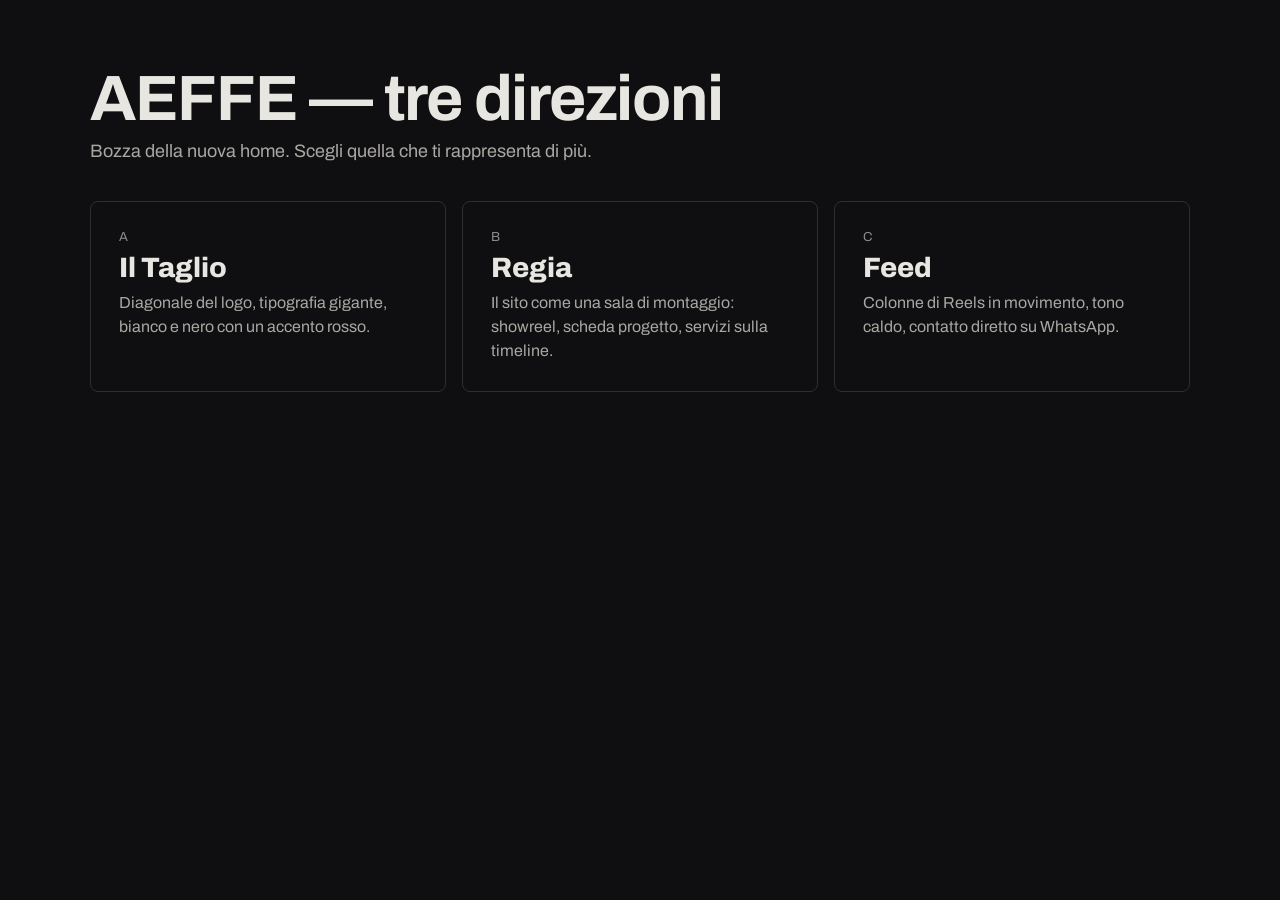
==== index.html @ 4b5871b2 "Bozza home AEFFE: tre direzioni (A Il Taglio, B Regia, C Feed) Co-Authored-By: Claude Opus 5.5 <nore" ====
<!doctype html>
<html lang="it">
<head>
<meta charset="utf-8">
<meta name="viewport" content="width=device-width, initial-scale=1">
<title>AEFFE — bozza home</title>
<meta name="robots" content="noindex">
<link href="https://fonts.googleapis.com/css2?family=Archivo:wght@400;600;800&amp;display=swap" rel="stylesheet">
<style>
body{margin:0;background:#0F0F11;color:#E8E6E1;font-family:'Archivo',sans-serif}
main{max-width:1100px;margin:0 auto;padding:64px 16px}
h1{font-size:clamp(36px,6vw,64px);margin:0 0 8px;letter-spacing:-.02em}
p{color:#A9A7A2;margin:0 0 40px;font-size:18px}
.grid{display:grid;grid-template-columns:repeat(auto-fit,minmax(280px,1fr));gap:16px}
a.card{display:block;padding:28px;border:1px solid #2E2E34;color:inherit;text-decoration:none;border-radius:8px}
a.card:hover{border-color:#E8E6E1}
.k{font-size:13px;letter-spacing:.12em;color:#8A8A93}
.t{font-size:28px;font-weight:800;margin:8px 0}
.d{color:#A9A7A2;line-height:1.5}
</style>
</head>
<body>
<main>
<h1>AEFFE — tre direzioni</h1>
<p>Bozza della nuova home. Scegli quella che ti rappresenta di più.</p>
<div class="grid">
<a class="card" href="a/"><div class="k">A</div><div class="t">Il Taglio</div><div class="d">Diagonale del logo, tipografia gigante, bianco e nero con un accento rosso.</div></a>
<a class="card" href="b/"><div class="k">B</div><div class="t">Regia</div><div class="d">Il sito come una sala di montaggio: showreel, scheda progetto, servizi sulla timeline.</div></a>
<a class="card" href="c/"><div class="k">C</div><div class="t">Feed</div><div class="d">Colonne di Reels in movimento, tono caldo, contatto diretto su WhatsApp.</div></a>
</div>
</main>
</body>
</html>
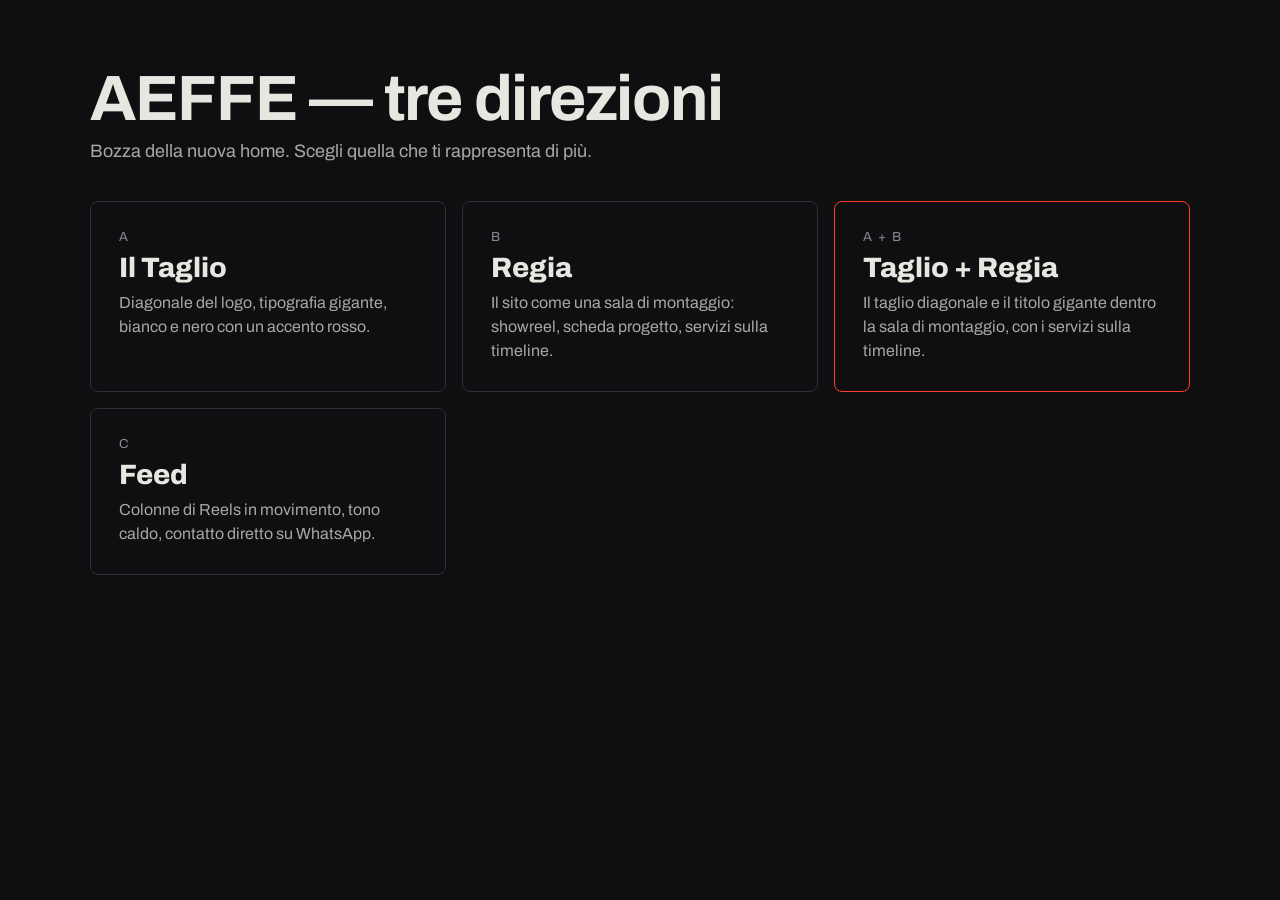
==== commit 2a3ed750: "Aggiunta direzione A+B: Taglio + Regia Co-Authored-By: Claude Opus 5.5 <noreply@anthropic.com> Claud" ====
--- a/index.html
+++ b/index.html
@@ -26,6 +26,7 @@
 <div class="grid">
 <a class="card" href="a/"><div class="k">A</div><div class="t">Il Taglio</div><div class="d">Diagonale del logo, tipografia gigante, bianco e nero con un accento rosso.</div></a>
 <a class="card" href="b/"><div class="k">B</div><div class="t">Regia</div><div class="d">Il sito come una sala di montaggio: showreel, scheda progetto, servizi sulla timeline.</div></a>
+<a class="card" href="ab/" style="border-color:#FF3B2E"><div class="k">A + B</div><div class="t">Taglio + Regia</div><div class="d">Il taglio diagonale e il titolo gigante dentro la sala di montaggio, con i servizi sulla timeline.</div></a>
 <a class="card" href="c/"><div class="k">C</div><div class="t">Feed</div><div class="d">Colonne di Reels in movimento, tono caldo, contatto diretto su WhatsApp.</div></a>
 </div>
 </main>
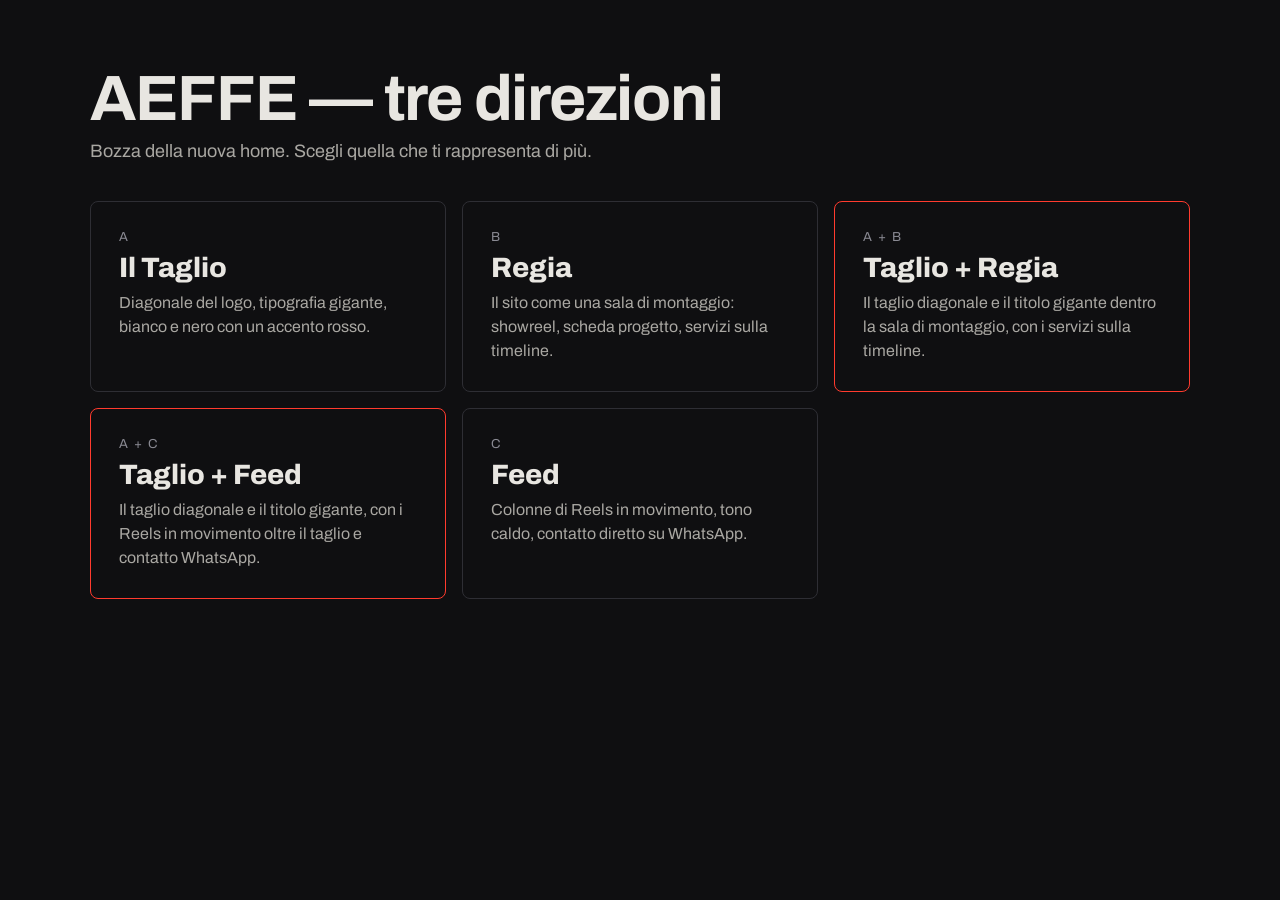
==== commit 3ef80e33: "Aggiunta direzione A+C: Taglio + Feed Co-Authored-By: Claude Opus 5.5 <noreply@anthropic.com> Claude" ====
--- a/index.html
+++ b/index.html
@@ -27,6 +27,7 @@
 <a class="card" href="a/"><div class="k">A</div><div class="t">Il Taglio</div><div class="d">Diagonale del logo, tipografia gigante, bianco e nero con un accento rosso.</div></a>
 <a class="card" href="b/"><div class="k">B</div><div class="t">Regia</div><div class="d">Il sito come una sala di montaggio: showreel, scheda progetto, servizi sulla timeline.</div></a>
 <a class="card" href="ab/" style="border-color:#FF3B2E"><div class="k">A + B</div><div class="t">Taglio + Regia</div><div class="d">Il taglio diagonale e il titolo gigante dentro la sala di montaggio, con i servizi sulla timeline.</div></a>
+<a class="card" href="ac/" style="border-color:#FF3B2E"><div class="k">A + C</div><div class="t">Taglio + Feed</div><div class="d">Il taglio diagonale e il titolo gigante, con i Reels in movimento oltre il taglio e contatto WhatsApp.</div></a>
 <a class="card" href="c/"><div class="k">C</div><div class="t">Feed</div><div class="d">Colonne di Reels in movimento, tono caldo, contatto diretto su WhatsApp.</div></a>
 </div>
 </main>
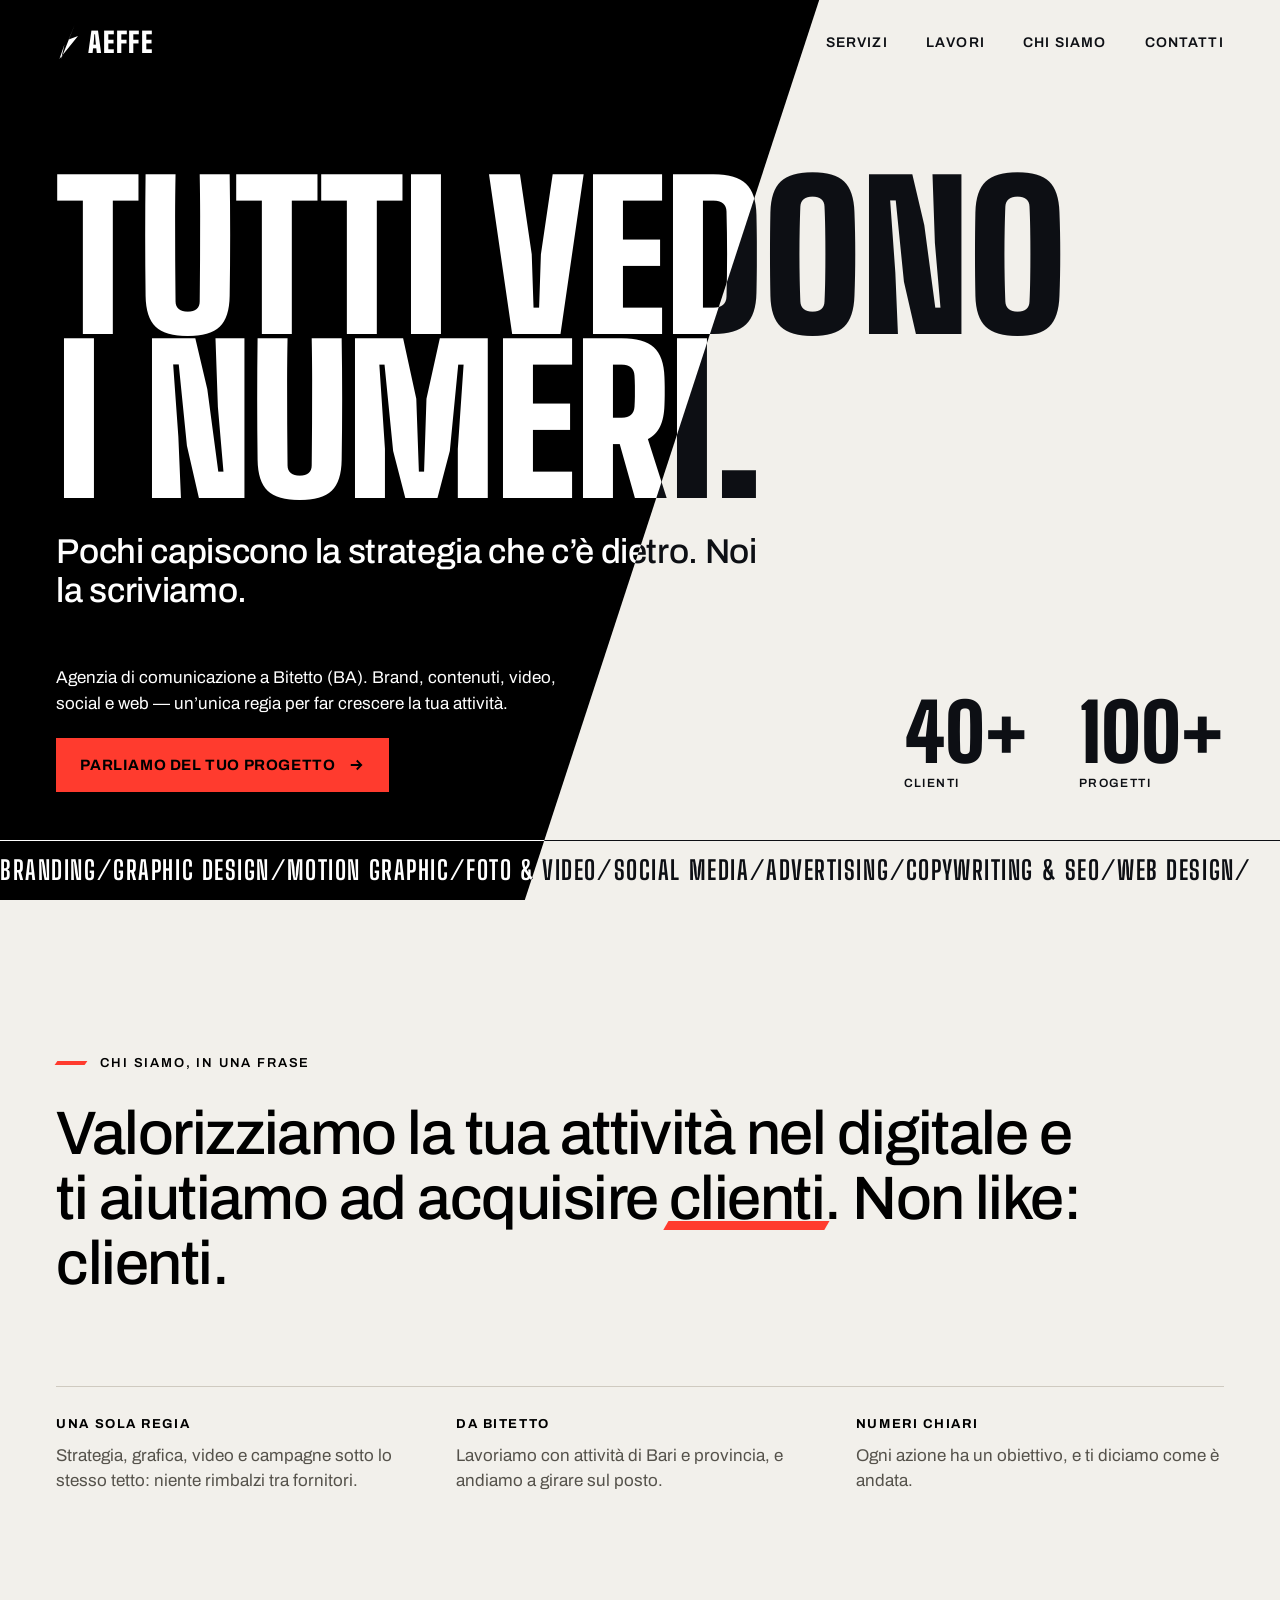
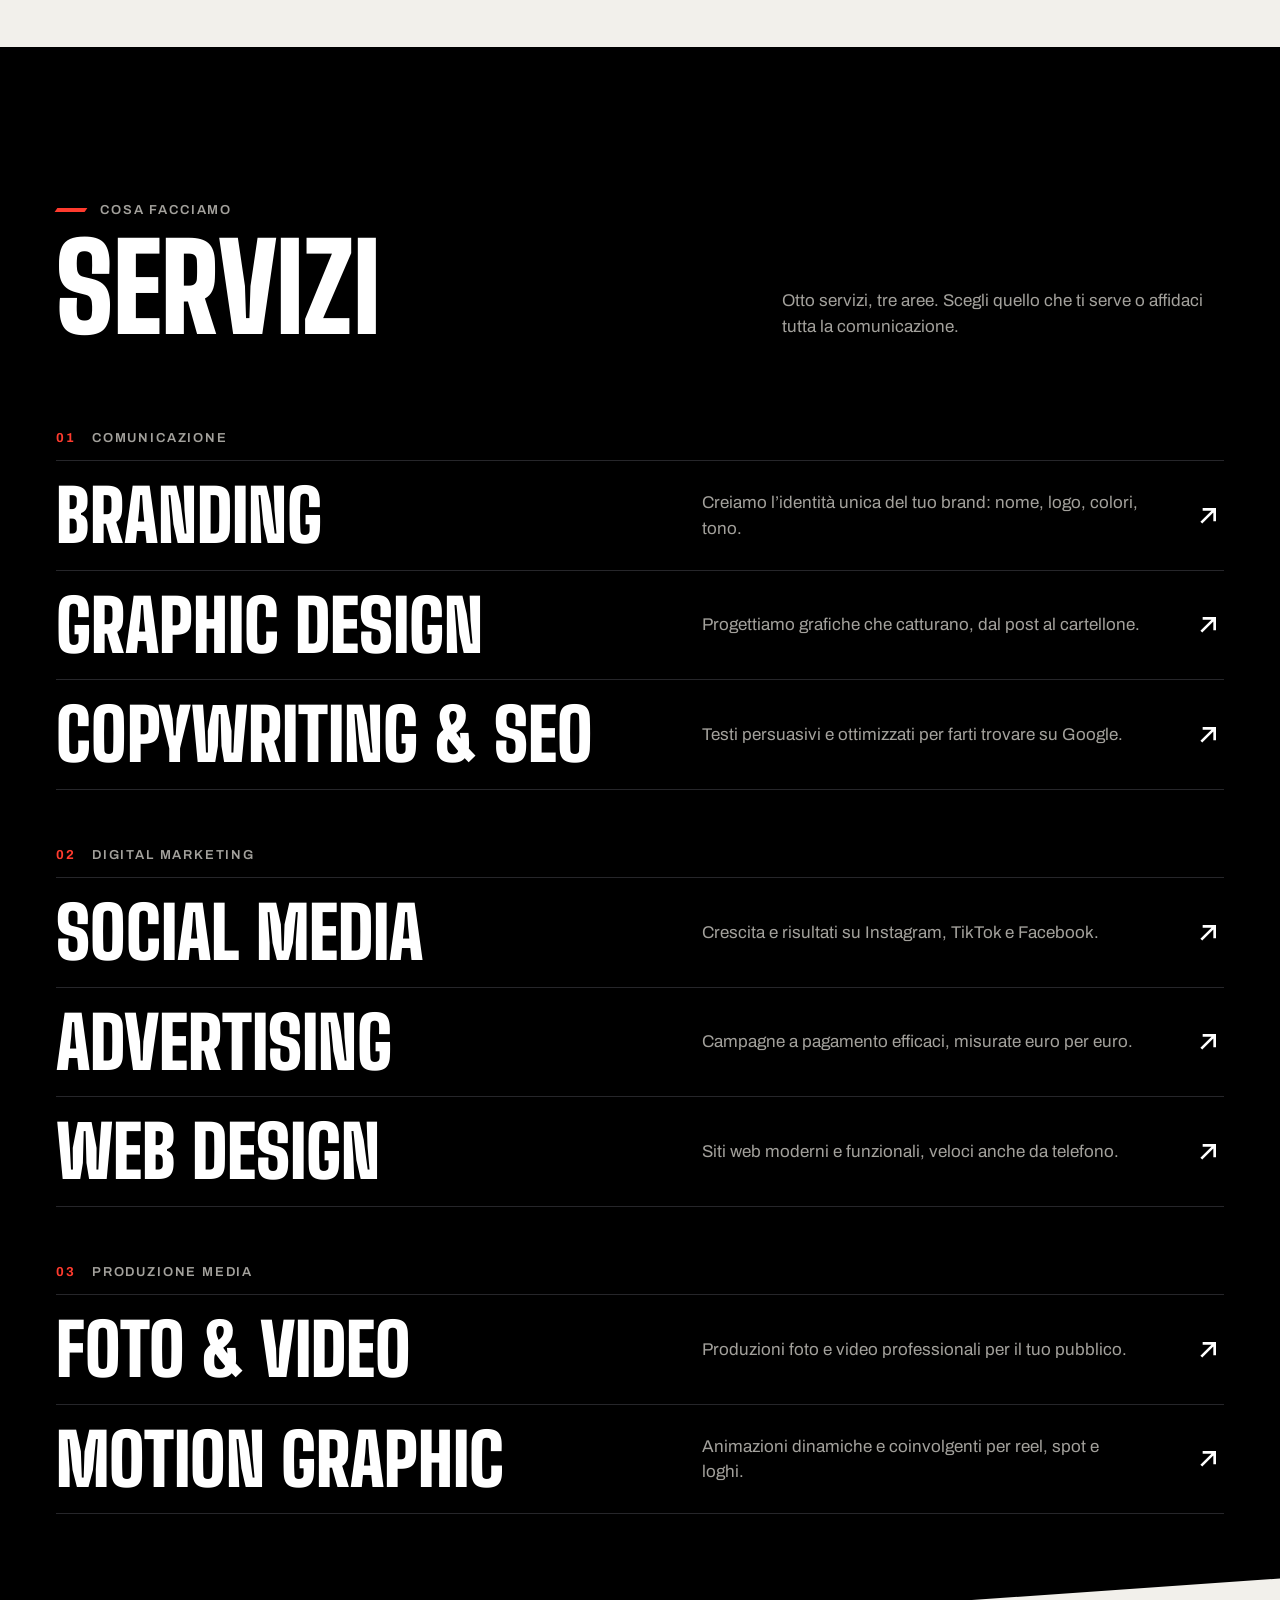
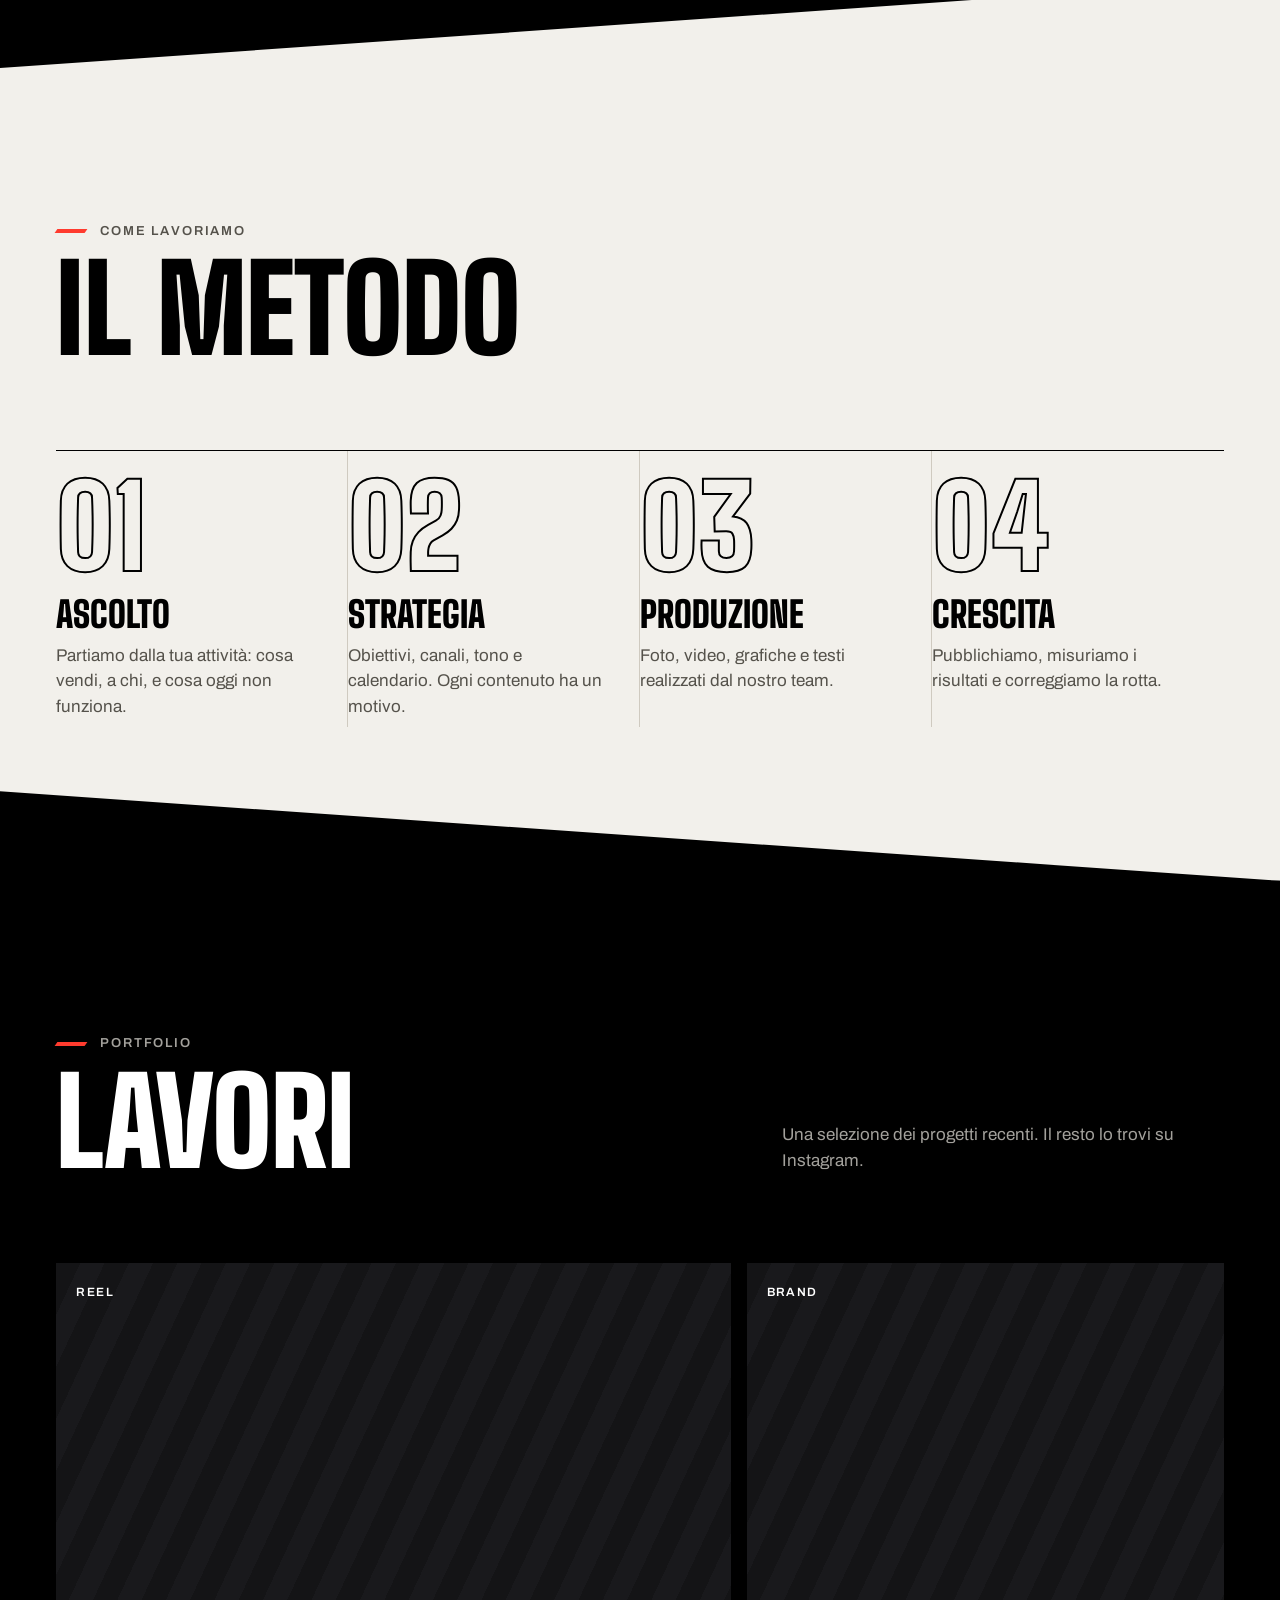
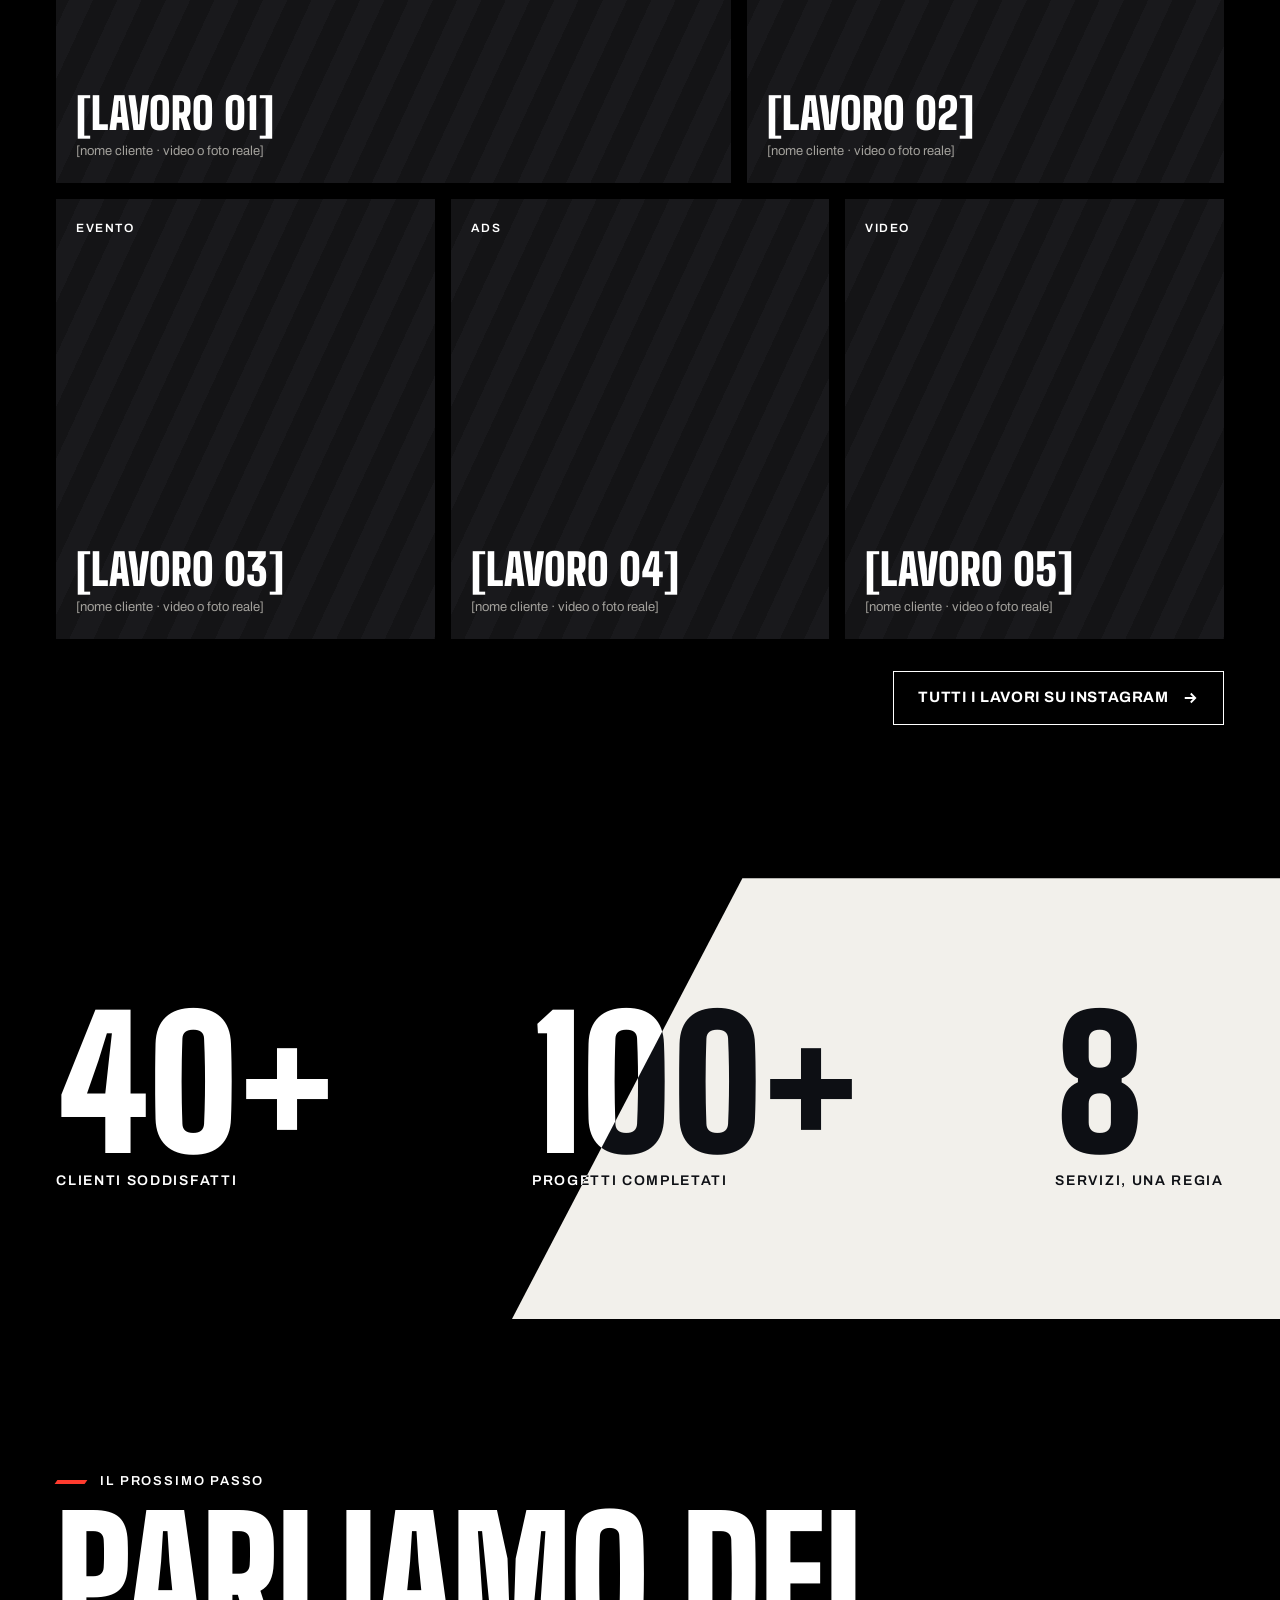
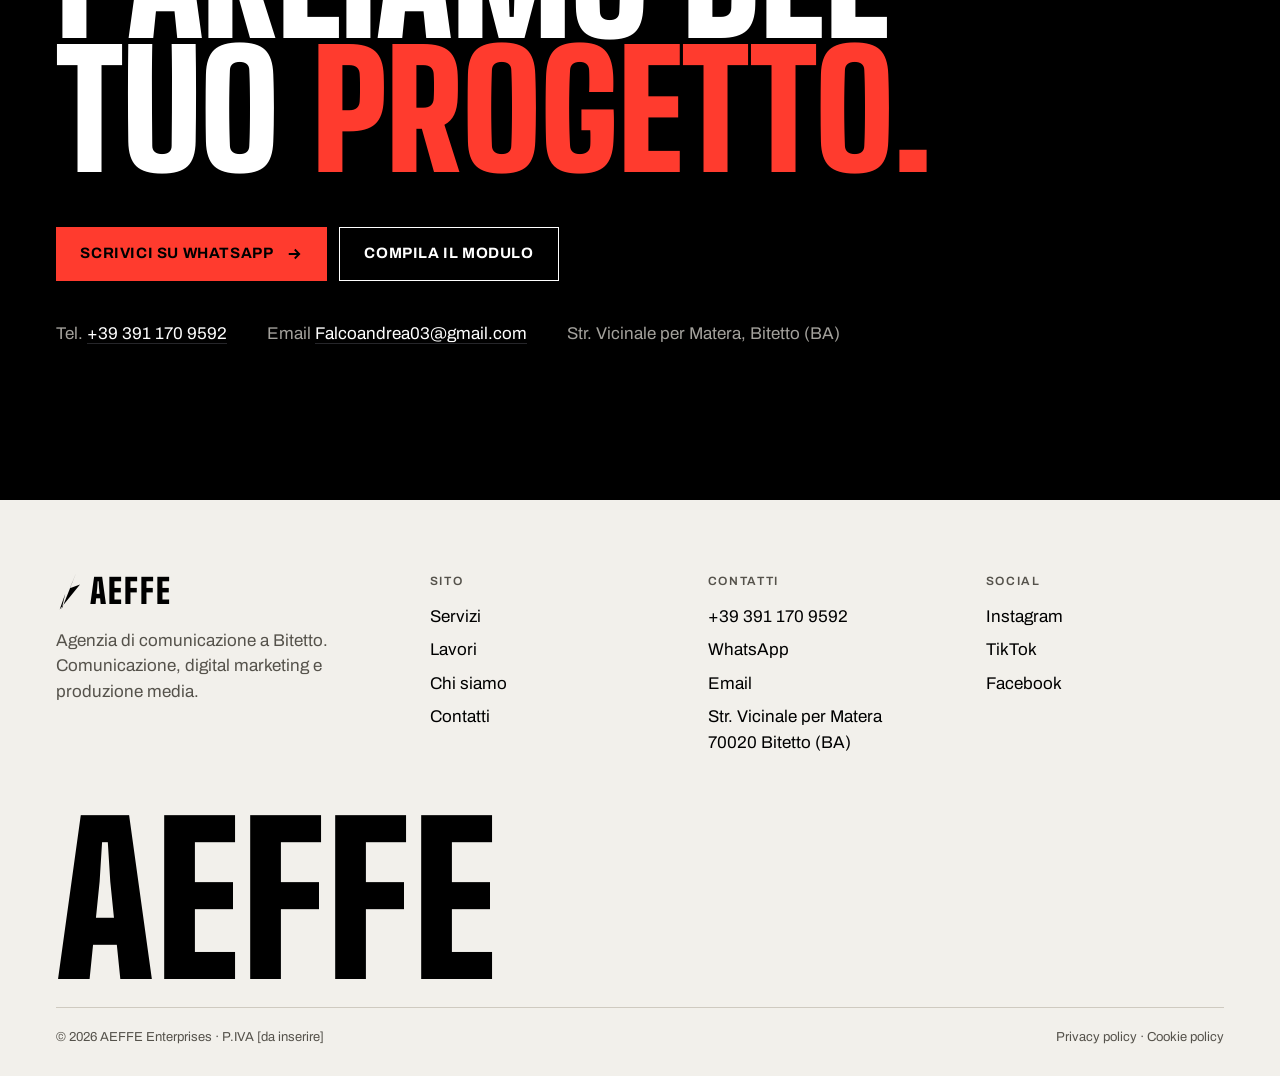
==== commit dd4289f6: "Sito completo nello stile A (Il Taglio): home, chi siamo, contatti; bozze spostate in /bozze Co-Auth" ====
--- a/index.html
+++ b/index.html
@@ -3,33 +3,149 @@
 <head>
 <meta charset="utf-8">
 <meta name="viewport" content="width=device-width, initial-scale=1">
-<title>AEFFE — bozza home</title>
+<title>AEFFE Enterprises — Agenzia di comunicazione a Bitetto (BA)</title>
+<meta name="description" content="Agenzia di comunicazione a Bitetto: branding, grafica, social media, advertising, foto e video, web design. Ti aiutiamo ad acquisire clienti.">
 <meta name="robots" content="noindex">
-<link href="https://fonts.googleapis.com/css2?family=Archivo:wght@400;600;800&amp;display=swap" rel="stylesheet">
-<style>
-body{margin:0;background:#0F0F11;color:#E8E6E1;font-family:'Archivo',sans-serif}
-main{max-width:1100px;margin:0 auto;padding:64px 16px}
-h1{font-size:clamp(36px,6vw,64px);margin:0 0 8px;letter-spacing:-.02em}
-p{color:#A9A7A2;margin:0 0 40px;font-size:18px}
-.grid{display:grid;grid-template-columns:repeat(auto-fit,minmax(280px,1fr));gap:16px}
-a.card{display:block;padding:28px;border:1px solid #2E2E34;color:inherit;text-decoration:none;border-radius:8px}
-a.card:hover{border-color:#E8E6E1}
-.k{font-size:13px;letter-spacing:.12em;color:#8A8A93}
-.t{font-size:28px;font-weight:800;margin:8px 0}
-.d{color:#A9A7A2;line-height:1.5}
-</style>
+<meta name="theme-color" content="#000000">
+<meta property="og:title" content="AEFFE Enterprises — Agenzia di comunicazione a Bitetto (BA)">
+<meta property="og:description" content="Agenzia di comunicazione a Bitetto: branding, grafica, social media, advertising, foto e video, web design. Ti aiutiamo ad acquisire clienti.">
+<meta property="og:locale" content="it_IT">
+<link rel="icon" href="data:image/svg+xml,%3Csvg xmlns='http://www.w3.org/2000/svg' viewBox='0 0 40 40'%3E%3Crect width='40' height='40' fill='%23000'/%3E%3Cpolygon points='13,38 27,2 21,17 30,14 11,38 16,24' fill='%23fff'/%3E%3C/svg%3E">
+<link rel="preconnect" href="https://fonts.googleapis.com">
+<link rel="preconnect" href="https://fonts.gstatic.com" crossorigin>
+<link href="https://fonts.googleapis.com/css2?family=Big+Shoulders+Display:wght@700;900&family=Archivo:wght@400;500;600;700&display=swap" rel="stylesheet">
+<link rel="stylesheet" href="assets/style.css">
+<script type="application/ld+json">
+{"@context":"https://schema.org","@type":"ProfessionalService","name":"AEFFE Enterprises","description":"Agenzia di comunicazione a Bitetto: branding, grafica, social media marketing, advertising, foto e video, web design.","telephone":"+39 391 170 9592","email":"Falcoandrea03@gmail.com","address":{"@type":"PostalAddress","streetAddress":"Str. Vicinale per Matera","postalCode":"70020","addressLocality":"Bitetto","addressRegion":"BA","addressCountry":"IT"},"areaServed":"Puglia","sameAs":["https://www.instagram.com/aeffe_enterprises/","https://www.tiktok.com/@aeffe.enterprises","https://www.facebook.com/profile.php?id=100086536450427"]}
+</script>
 </head>
 <body>
-<main>
-<h1>AEFFE — tre direzioni</h1>
-<p>Bozza della nuova home. Scegli quella che ti rappresenta di più.</p>
-<div class="grid">
-<a class="card" href="a/"><div class="k">A</div><div class="t">Il Taglio</div><div class="d">Diagonale del logo, tipografia gigante, bianco e nero con un accento rosso.</div></a>
-<a class="card" href="b/"><div class="k">B</div><div class="t">Regia</div><div class="d">Il sito come una sala di montaggio: showreel, scheda progetto, servizi sulla timeline.</div></a>
-<a class="card" href="ab/" style="border-color:#FF3B2E"><div class="k">A + B</div><div class="t">Taglio + Regia</div><div class="d">Il taglio diagonale e il titolo gigante dentro la sala di montaggio, con i servizi sulla timeline.</div></a>
-<a class="card" href="ac/" style="border-color:#FF3B2E"><div class="k">A + C</div><div class="t">Taglio + Feed</div><div class="d">Il taglio diagonale e il titolo gigante, con i Reels in movimento oltre il taglio e contatto WhatsApp.</div></a>
-<a class="card" href="c/"><div class="k">C</div><div class="t">Feed</div><div class="d">Colonne di Reels in movimento, tono caldo, contatto diretto su WhatsApp.</div></a>
+<a class="skip" href="#main">Vai al contenuto</a>
+<header class="hdr">
+  <a class="logo" href="./" aria-label="AEFFE Enterprises, home"><svg aria-hidden="true" viewBox="0 0 26 40"><polygon points="6,40 22,0 15,17 26,13 4,40 10,23" fill="currentColor"></polygon></svg><span>AEFFE</span></a>
+  <nav class="nav" aria-label="Principale"><a href="#servizi">Servizi</a><a href="#lavori">Lavori</a><a href="chi-siamo/">Chi siamo</a><a href="contatti/">Contatti</a></nav>
+  <button class="menu-btn" type="button" aria-expanded="false" aria-controls="mnav">Menu</button>
+</header>
+<div class="mnav" id="mnav" role="dialog" aria-modal="true" aria-label="Menu">
+  <button class="close" type="button">Chiudi</button>
+  <ul>
+    <li><a href="./">Home</a></li>
+    <li><a href="#servizi">Servizi</a></li>
+    <li><a href="#lavori">Lavori</a></li>
+    <li><a href="chi-siamo/">Chi siamo</a></li>
+    <li><a href="contatti/">Contatti</a></li>
+  </ul>
+  <p class="meta"><a href="tel:+393911709592">+39 391 170 9592</a><br>Bitetto (BA), Puglia</p>
 </div>
+<main id="main">
+<section class="hero" aria-labelledby="hero-t">
+  <h1 class="hero-t blend" id="hero-t">Tutti vedono<br>i numeri.</h1>
+  <p class="hero-sub blend">Pochi capiscono la strategia che c’è dietro. Noi la scriviamo.</p>
+  <div class="hero-row">
+    <div class="lead">
+      <p class="blend">Agenzia di comunicazione a Bitetto (BA). Brand, contenuti, video, social e web — un’unica regia per far crescere la tua attività.</p>
+      <a class="btn btn--red" href="contatti/"><span>Parliamo del tuo progetto</span><svg aria-hidden="true" viewBox="0 0 24 24" fill="none" stroke="currentColor" stroke-width="2.4"><path d="M5 12h14M13 6l6 6-6 6"></path></svg></a>
+    </div>
+    <dl class="stats blend">
+      <div><dt>Clienti</dt><dd>40+</dd></div>
+      <div><dt>Progetti</dt><dd>100+</dd></div>
+    </dl>
+  </div>
+  <div class="ticker blend" aria-hidden="true"><div class="ticker-track"><span>Branding ⁄ Graphic design ⁄ Motion graphic ⁄ Foto &amp; video ⁄ Social media ⁄ Advertising ⁄ Copywriting &amp; SEO ⁄ Web design ⁄</span><span>Branding ⁄ Graphic design ⁄ Motion graphic ⁄ Foto &amp; video ⁄ Social media ⁄ Advertising ⁄ Copywriting &amp; SEO ⁄ Web design ⁄</span></div></div>
+</section>
+
+<section class="sec paper" aria-labelledby="man-t">
+  <div class="wrap manifesto-wrap">
+    <p class="kicker rv" id="man-t">Chi siamo, in una frase</p>
+    <p class="manifesto rv">Valorizziamo la tua attività nel digitale e ti aiutiamo ad acquisire <em>clienti</em>. Non like: clienti.</p>
+    <div class="manifesto-foot rv">
+      <p><b>Una sola regia</b>Strategia, grafica, video e campagne sotto lo stesso tetto: niente rimbalzi tra fornitori.</p>
+      <p><b>Da Bitetto</b>Lavoriamo con attività di Bari e provincia, e andiamo a girare sul posto.</p>
+      <p><b>Numeri chiari</b>Ogni azione ha un obiettivo, e ti diciamo come è andata.</p>
+    </div>
+  </div>
+</section>
+
+<section class="sec" id="servizi" aria-labelledby="svc-t">
+  <div class="wrap">
+    <div class="sec-head">
+      <div><p class="kicker rv">Cosa facciamo</p><h2 class="h2 rv" id="svc-t">Servizi</h2></div>
+      <p class="rv">Otto servizi, tre aree. Scegli quello che ti serve o affidaci tutta la comunicazione.</p>
+    </div>
+    <div class="svc-group rv"><h3><b>01</b>Comunicazione</h3><ul class="svc"><li><a href="contatti/"><span class="n">Branding</span><span class="d">Creiamo l’identità unica del tuo brand: nome, logo, colori, tono.</span><svg class="ar" aria-hidden="true" viewBox="0 0 24 24" fill="none" stroke="currentColor" stroke-width="2"><path d="M7 17L17 7M8 7h9v9"></path></svg></a></li><li><a href="contatti/"><span class="n">Graphic design</span><span class="d">Progettiamo grafiche che catturano, dal post al cartellone.</span><svg class="ar" aria-hidden="true" viewBox="0 0 24 24" fill="none" stroke="currentColor" stroke-width="2"><path d="M7 17L17 7M8 7h9v9"></path></svg></a></li><li><a href="contatti/"><span class="n">Copywriting &amp; SEO</span><span class="d">Testi persuasivi e ottimizzati per farti trovare su Google.</span><svg class="ar" aria-hidden="true" viewBox="0 0 24 24" fill="none" stroke="currentColor" stroke-width="2"><path d="M7 17L17 7M8 7h9v9"></path></svg></a></li></ul></div>
+<div class="svc-group rv"><h3><b>02</b>Digital marketing</h3><ul class="svc"><li><a href="contatti/"><span class="n">Social media</span><span class="d">Crescita e risultati su Instagram, TikTok e Facebook.</span><svg class="ar" aria-hidden="true" viewBox="0 0 24 24" fill="none" stroke="currentColor" stroke-width="2"><path d="M7 17L17 7M8 7h9v9"></path></svg></a></li><li><a href="contatti/"><span class="n">Advertising</span><span class="d">Campagne a pagamento efficaci, misurate euro per euro.</span><svg class="ar" aria-hidden="true" viewBox="0 0 24 24" fill="none" stroke="currentColor" stroke-width="2"><path d="M7 17L17 7M8 7h9v9"></path></svg></a></li><li><a href="contatti/"><span class="n">Web design</span><span class="d">Siti web moderni e funzionali, veloci anche da telefono.</span><svg class="ar" aria-hidden="true" viewBox="0 0 24 24" fill="none" stroke="currentColor" stroke-width="2"><path d="M7 17L17 7M8 7h9v9"></path></svg></a></li></ul></div>
+<div class="svc-group rv"><h3><b>03</b>Produzione media</h3><ul class="svc"><li><a href="contatti/"><span class="n">Foto &amp; video</span><span class="d">Produzioni foto e video professionali per il tuo pubblico.</span><svg class="ar" aria-hidden="true" viewBox="0 0 24 24" fill="none" stroke="currentColor" stroke-width="2"><path d="M7 17L17 7M8 7h9v9"></path></svg></a></li><li><a href="contatti/"><span class="n">Motion graphic</span><span class="d">Animazioni dinamiche e coinvolgenti per reel, spot e loghi.</span><svg class="ar" aria-hidden="true" viewBox="0 0 24 24" fill="none" stroke="currentColor" stroke-width="2"><path d="M7 17L17 7M8 7h9v9"></path></svg></a></li></ul></div>
+
+  </div>
+</section>
+
+<section class="sec paper cut" aria-labelledby="met-t">
+  <div class="wrap">
+    <div class="sec-head">
+      <div><p class="kicker rv">Come lavoriamo</p><h2 class="h2 rv" id="met-t">Il metodo</h2></div>
+      <p class="rv">Dalla prima chiacchierata ai risultati, in quattro passaggi.</p>
+    </div>
+    <div class="steps">
+      <div class="step rv"><div class="num">01</div><h3>Ascolto</h3><p>Partiamo dalla tua attività: cosa vendi, a chi, e cosa oggi non funziona.</p></div>
+      <div class="step rv"><div class="num">02</div><h3>Strategia</h3><p>Obiettivi, canali, tono e calendario. Ogni contenuto ha un motivo.</p></div>
+      <div class="step rv"><div class="num">03</div><h3>Produzione</h3><p>Foto, video, grafiche e testi realizzati dal nostro team.</p></div>
+      <div class="step rv"><div class="num">04</div><h3>Crescita</h3><p>Pubblichiamo, misuriamo i risultati e correggiamo la rotta.</p></div>
+    </div>
+  </div>
+</section>
+
+<section class="sec cut-r" id="lavori" aria-labelledby="work-t" style="background:var(--ink)">
+  <div class="wrap">
+    <div class="sec-head">
+      <div><p class="kicker rv">Portfolio</p><h2 class="h2 rv" id="work-t">Lavori</h2></div>
+      <p class="rv">Una selezione dei progetti recenti. Il resto lo trovi su Instagram.</p>
+    </div>
+    <div class="works"><a class="work w1 rv" href="https://www.instagram.com/aeffe_enterprises/" target="_blank" rel="noopener"><span class="tag">Reel</span><span><span class="ttl">[Lavoro 01]</span><br><span class="ph">[nome cliente · video o foto reale]</span></span></a><a class="work w2 rv" href="https://www.instagram.com/aeffe_enterprises/" target="_blank" rel="noopener"><span class="tag">Brand</span><span><span class="ttl">[Lavoro 02]</span><br><span class="ph">[nome cliente · video o foto reale]</span></span></a><a class="work w3 rv" href="https://www.instagram.com/aeffe_enterprises/" target="_blank" rel="noopener"><span class="tag">Evento</span><span><span class="ttl">[Lavoro 03]</span><br><span class="ph">[nome cliente · video o foto reale]</span></span></a><a class="work w4 rv" href="https://www.instagram.com/aeffe_enterprises/" target="_blank" rel="noopener"><span class="tag">Ads</span><span><span class="ttl">[Lavoro 04]</span><br><span class="ph">[nome cliente · video o foto reale]</span></span></a><a class="work w5 rv" href="https://www.instagram.com/aeffe_enterprises/" target="_blank" rel="noopener"><span class="tag">Video</span><span><span class="ttl">[Lavoro 05]</span><br><span class="ph">[nome cliente · video o foto reale]</span></span></a></div>
+    <div class="more"><a class="btn btn--line" href="https://www.instagram.com/aeffe_enterprises/" target="_blank" rel="noopener"><span>Tutti i lavori su Instagram</span><svg aria-hidden="true" viewBox="0 0 24 24" fill="none" stroke="currentColor" stroke-width="2.4"><path d="M5 12h14M13 6l6 6-6 6"></path></svg></a></div>
+  </div>
+</section>
+
+<section class="band" aria-label="I numeri">
+  <dl class="stats blend">
+    <div class="rv"><dt>Clienti soddisfatti</dt><dd>40+</dd></div>
+    <div class="rv"><dt>Progetti completati</dt><dd>100+</dd></div>
+    <div class="rv"><dt>Servizi, una regia</dt><dd>8</dd></div>
+  </dl>
+</section>
+
+<section class="sec cta" aria-labelledby="cta-t">
+  <div class="wrap">
+    <p class="kicker rv">Il prossimo passo</p>
+    <h2 class="h2 rv" id="cta-t">Parliamo del<br>tuo <span>progetto.</span></h2>
+    <div class="cta-row rv">
+      <a class="btn btn--red" href="https://wa.me/393911709592" target="_blank" rel="noopener"><span>Scrivici su WhatsApp</span><svg aria-hidden="true" viewBox="0 0 24 24" fill="none" stroke="currentColor" stroke-width="2.4"><path d="M5 12h14M13 6l6 6-6 6"></path></svg></a>
+      <a class="btn btn--line" href="contatti/"><span>Compila il modulo</span></a>
+    </div>
+    <div class="cta-meta rv">
+      <span>Tel. <a href="tel:+393911709592">+39 391 170 9592</a></span>
+      <span>Email <a href="mailto:Falcoandrea03@gmail.com">Falcoandrea03@gmail.com</a></span>
+      <span>Str. Vicinale per Matera, Bitetto (BA)</span>
+    </div>
+  </div>
+</section>
+
 </main>
+<footer class="ftr">
+  <div class="ftr-grid">
+    <div>
+      <a class="logo" href="./"><svg aria-hidden="true" viewBox="0 0 26 40"><polygon points="6,40 22,0 15,17 26,13 4,40 10,23" fill="currentColor"></polygon></svg><span>AEFFE</span></a>
+      <p style="margin:18px 0 0;max-width:22em;color:var(--mute-ink)">Agenzia di comunicazione a Bitetto. Comunicazione, digital marketing e produzione media.</p>
+    </div>
+    <div><h4>Sito</h4><ul><li><a href="#servizi">Servizi</a></li><li><a href="#lavori">Lavori</a></li><li><a href="chi-siamo/">Chi siamo</a></li><li><a href="contatti/">Contatti</a></li></ul></div>
+    <div><h4>Contatti</h4><ul><li><a href="tel:+393911709592">+39 391 170 9592</a></li><li><a href="https://wa.me/393911709592" target="_blank" rel="noopener">WhatsApp</a></li><li><a href="mailto:Falcoandrea03@gmail.com">Email</a></li><li><a href="https://maps.app.goo.gl/KDDmytr6ZfaApZoA6" target="_blank" rel="noopener">Str. Vicinale per Matera<br>70020 Bitetto (BA)</a></li></ul></div>
+    <div><h4>Social</h4><ul><li><a href="https://www.instagram.com/aeffe_enterprises/" target="_blank" rel="noopener">Instagram</a></li><li><a href="https://www.tiktok.com/@aeffe.enterprises" target="_blank" rel="noopener">TikTok</a></li><li><a href="https://www.facebook.com/profile.php?id=100086536450427" target="_blank" rel="noopener">Facebook</a></li></ul></div>
+  </div>
+  <div class="big" aria-hidden="true">AEFFE</div>
+  <div class="ftr-bottom">
+    <span>© <span data-year>2026</span> AEFFE Enterprises · P.IVA [da inserire]</span>
+    <span><a href="#">Privacy policy</a> · <a href="#">Cookie policy</a></span>
+  </div>
+</footer>
+<script src="assets/main.js"></script>
 </body>
 </html>
--- a/assets/style.css
+++ b/assets/style.css
@@ -0,0 +1,232 @@
+/* AEFFE — stile "Il Taglio" */
+:root{
+  --ink:#000;
+  --paper:#F2F0EB;
+  --paper-2:#E3DED3;
+  --accent:#FF3B2E;
+  --mute:#A3A19C;
+  --mute-ink:#55524B;
+  --line:#26262A;
+  --line-ink:#CFCAC0;
+  --disp:'Big Shoulders Display',Impact,'Arial Narrow',sans-serif;
+  --body:'Archivo',system-ui,-apple-system,'Segoe UI',sans-serif;
+  --pad:clamp(16px,4.4vw,64px);
+  --ease:cubic-bezier(.7,0,.2,1);
+}
+*,*::before,*::after{box-sizing:border-box}
+html{scroll-behavior:smooth}
+body{margin:0;background:var(--ink);color:#fff;font-family:var(--body);font-size:17px;line-height:1.5;-webkit-font-smoothing:antialiased;overflow-x:hidden}
+a{color:inherit}
+img,svg{display:block}
+::selection{background:var(--accent);color:#000}
+:focus-visible{outline:2px solid var(--accent);outline-offset:3px}
+.sr{position:absolute;width:1px;height:1px;overflow:hidden;clip:rect(0 0 0 0);white-space:nowrap}
+.skip{position:fixed;left:16px;top:-60px;z-index:100;background:var(--accent);color:#000;padding:10px 16px;font-weight:700}
+.skip:focus{top:16px}
+
+/* ---------- header ---------- */
+.hdr{position:fixed;inset:0 0 auto;z-index:50;height:84px;padding:0 var(--pad);display:flex;align-items:center;justify-content:space-between;mix-blend-mode:difference;color:#fff;pointer-events:none}
+.hdr a,.hdr button{pointer-events:auto}
+.logo{display:flex;align-items:center;gap:10px;text-decoration:none}
+.logo svg{width:22px;height:34px}
+.logo span{font-family:var(--disp);font-weight:900;font-size:28px;letter-spacing:.06em;line-height:1}
+.nav{display:flex;gap:clamp(20px,3vw,40px);font-size:14px;font-weight:600;letter-spacing:.08em;text-transform:uppercase}
+.nav a{text-decoration:none;position:relative;padding:6px 0}
+.nav a::after{content:'';position:absolute;left:0;right:0;bottom:0;height:2px;background:currentColor;transform:scaleX(0) skewX(-30deg);transform-origin:left;transition:transform .35s var(--ease)}
+.nav a:hover::after,.nav a[aria-current="page"]::after{transform:scaleX(1) skewX(-30deg)}
+.menu-btn{display:none;background:none;border:0;color:#fff;font:600 14px/1 var(--body);letter-spacing:.1em;text-transform:uppercase;padding:14px 0 14px 14px;cursor:pointer}
+.mnav{position:fixed;inset:0;z-index:60;background:var(--ink);display:flex;flex-direction:column;justify-content:space-between;padding:96px var(--pad) 32px;clip-path:polygon(100% 0,100% 0,100% 100%,100% 100%);transition:clip-path .55s var(--ease);visibility:hidden}
+.mnav.open{clip-path:polygon(0 0,100% 0,100% 100%,0 100%);visibility:visible}
+.mnav ul{list-style:none;margin:0;padding:0}
+.mnav li a{display:block;font-family:var(--disp);font-weight:900;font-size:clamp(56px,16vw,96px);line-height:.95;text-transform:uppercase;text-decoration:none}
+.mnav li a:hover{color:var(--accent)}
+.mnav .close{position:absolute;top:24px;right:var(--pad);background:none;border:0;color:#fff;font:600 14px/1 var(--body);letter-spacing:.1em;text-transform:uppercase;padding:14px 0 14px 14px;cursor:pointer}
+.mnav .meta{color:var(--mute);font-size:15px}
+.mnav .meta a{text-decoration:none;color:#fff}
+@media (max-width:760px){.nav{display:none}.menu-btn{display:block}}
+
+/* ---------- buttons ---------- */
+.btn{display:inline-flex;align-items:center;gap:12px;min-height:54px;padding:0 24px;font:700 15px/1 var(--body);letter-spacing:.04em;text-transform:uppercase;text-decoration:none;border:0;cursor:pointer;position:relative;isolation:isolate;overflow:hidden;transition:color .3s}
+.btn svg{width:18px;height:18px;flex:none;transition:transform .3s var(--ease)}
+.btn:hover svg{transform:translateX(4px)}
+.btn--red{background:var(--accent);color:#000}
+.btn--red::before{content:'';position:absolute;inset:0;background:#fff;z-index:-1;clip-path:polygon(0 0,0 0,-20% 100%,-20% 100%);transition:clip-path .45s var(--ease)}
+.btn--red:hover::before{clip-path:polygon(0 0,120% 0,100% 100%,-20% 100%)}
+.btn--line{border:1.5px solid currentColor;background:transparent}
+.btn--line:hover{background:currentColor}
+.btn--line:hover span{color:var(--ink)}
+.on-paper .btn--line:hover span{color:var(--paper)}
+
+/* ---------- hero (taglio) ---------- */
+.hero{position:relative;isolation:isolate;min-height:100svh;padding:132px var(--pad) 108px;display:flex;flex-direction:column;justify-content:flex-end;overflow:hidden;background:var(--ink)}
+.hero::before{content:'';position:absolute;inset:0;z-index:-1;background:var(--paper);clip-path:polygon(64% 0,100% 0,100% 100%,41% 100%)}
+.hero--short{min-height:78svh}
+.blend{mix-blend-mode:difference;color:#fff}
+.hero-t{margin:0;font-family:var(--disp);font-weight:900;font-size:clamp(72px,15.6vw,236px);line-height:.82;letter-spacing:-.005em;text-transform:uppercase}
+.hero--short .hero-t{font-size:clamp(64px,11.5vw,180px)}
+.hero-sub{margin:28px 0 0;font-size:clamp(22px,2.7vw,40px);font-weight:500;line-height:1.15;letter-spacing:-.01em;max-width:21em}
+.hero-row{display:flex;flex-wrap:wrap;align-items:flex-end;justify-content:space-between;gap:32px 48px;margin-top:clamp(36px,6vh,64px)}
+.hero-row .lead{max-width:30em;display:flex;flex-direction:column;gap:22px;align-items:flex-start}
+.hero-row .lead p{margin:0;font-size:17px;line-height:1.5}
+.stats{display:flex;gap:clamp(28px,4vw,56px);margin:0}
+.stats div{display:flex;flex-direction:column-reverse;gap:6px}
+.stats dt{font-size:12px;font-weight:600;letter-spacing:.12em;text-transform:uppercase}
+.stats dd{margin:0;font-family:var(--disp);font-weight:900;font-size:clamp(56px,6.2vw,92px);line-height:.88}
+.ticker{position:absolute;left:0;right:0;bottom:0;height:60px;border-top:1px solid #fff;display:flex;align-items:center;overflow:hidden}
+.ticker-track{display:flex;white-space:nowrap;font-family:var(--disp);font-weight:700;font-size:26px;letter-spacing:.06em;text-transform:uppercase;animation:tick 40s linear infinite}
+.ticker-track span{padding-right:40px}
+@keyframes tick{to{transform:translateX(-50%)}}
+@media (max-width:760px){
+  .hero::before{clip-path:polygon(80% 0,100% 0,100% 100%,62% 100%)}
+  .hero{padding-bottom:96px}
+}
+
+/* ---------- sections ---------- */
+.sec{position:relative;padding:clamp(88px,12vw,168px) var(--pad)}
+.paper{background:var(--paper);color:var(--ink)}
+.cut{clip-path:polygon(0 clamp(40px,7vw,110px),100% 0,100% 100%,0 100%);margin-top:calc(-1 * clamp(40px,7vw,110px));padding-top:calc(clamp(88px,12vw,168px) + clamp(40px,7vw,110px))}
+.cut-r{clip-path:polygon(0 0,100% clamp(40px,7vw,110px),100% 100%,0 100%);margin-top:calc(-1 * clamp(40px,7vw,110px));padding-top:calc(clamp(88px,12vw,168px) + clamp(40px,7vw,110px))}
+.wrap{max-width:1312px;margin:0 auto}
+.kicker{display:flex;align-items:center;gap:14px;margin:0;font-size:13px;font-weight:600;letter-spacing:.14em;text-transform:uppercase}
+.kicker::before{content:'';width:30px;height:4px;background:var(--accent);transform:skewX(-35deg)}
+.h2{margin:18px 0 0;font-family:var(--disp);font-weight:900;font-size:clamp(60px,9.4vw,150px);line-height:.84;text-transform:uppercase;letter-spacing:-.005em}
+.sec-head{display:flex;flex-wrap:wrap;align-items:flex-end;justify-content:space-between;gap:24px 48px;margin-bottom:clamp(48px,7vw,96px)}
+.sec-head p{margin:0;max-width:26em;color:var(--mute)}
+.paper .sec-head p{color:var(--mute-ink)}
+
+/* manifesto */
+.manifesto{margin:28px 0 0;font-size:clamp(32px,4.8vw,72px);font-weight:500;line-height:1.06;letter-spacing:-.025em;max-width:17em}
+.manifesto em{font-style:normal;position:relative;white-space:nowrap}
+.manifesto em::after{content:'';position:absolute;left:-2%;right:-2%;bottom:.04em;height:.14em;background:var(--accent);transform:skewX(-30deg);z-index:-1}
+.manifesto-wrap{position:relative;isolation:isolate}
+.manifesto-foot{display:grid;grid-template-columns:repeat(auto-fit,minmax(260px,1fr));gap:32px;margin-top:clamp(48px,7vw,96px);padding-top:28px;border-top:1px solid var(--line-ink)}
+.manifesto-foot p{margin:0;color:var(--mute-ink)}
+.manifesto-foot b{display:block;color:var(--ink);font-size:13px;letter-spacing:.12em;text-transform:uppercase;margin-bottom:8px}
+
+/* servizi */
+.svc-group{margin-top:56px}
+.svc-group:first-of-type{margin-top:0}
+.svc-group h3{display:flex;gap:16px;align-items:baseline;margin:0 0 12px;font-size:13px;font-weight:600;letter-spacing:.14em;text-transform:uppercase;color:var(--mute)}
+.svc-group h3 b{color:var(--accent);font-weight:700}
+.svc{list-style:none;margin:0;padding:0}
+.svc a{position:relative;isolation:isolate;display:grid;grid-template-columns:minmax(0,1fr) minmax(0,26em) 40px;align-items:center;gap:12px 40px;padding:22px 0;border-top:1px solid var(--line);text-decoration:none;transition:color .3s,padding .45s var(--ease)}
+.svc li:last-child a{border-bottom:1px solid var(--line)}
+.svc a::before{content:'';position:absolute;inset:0 calc(-1 * var(--pad));z-index:-1;background:var(--accent);clip-path:polygon(0 0,0 0,-8% 100%,-8% 100%);transition:clip-path .5s var(--ease)}
+.svc a:hover,.svc a:focus-visible{color:#000;padding-left:20px}
+.svc a:hover::before,.svc a:focus-visible::before{clip-path:polygon(0 0,108% 0,100% 100%,-8% 100%)}
+.svc .n{font-family:var(--disp);font-weight:900;font-size:clamp(40px,5.6vw,84px);line-height:.9;text-transform:uppercase}
+.svc .d{color:var(--mute);transition:color .3s}
+.svc a:hover .d{color:#000}
+.svc .ar{width:32px;height:32px;justify-self:end;transition:transform .4s var(--ease)}
+.svc a:hover .ar{transform:rotate(-45deg)}
+@media (max-width:760px){.svc a{grid-template-columns:1fr 32px}.svc .d{grid-column:1/-1;grid-row:2}}
+
+/* metodo */
+.steps{display:grid;grid-template-columns:repeat(auto-fit,minmax(240px,1fr));gap:0;counter-reset:s;border-top:1.5px solid var(--ink)}
+.step{padding:28px 28px 8px 0;border-right:1px solid var(--line-ink)}
+.step:last-child{border-right:0}
+.step .num{font-family:var(--disp);font-weight:900;font-size:clamp(88px,9vw,140px);line-height:.85;color:transparent;-webkit-text-stroke:2px var(--ink)}
+.step:hover .num{color:var(--accent);-webkit-text-stroke-color:var(--accent)}
+.step h3{margin:20px 0 10px;font-family:var(--disp);font-weight:900;font-size:36px;line-height:1;text-transform:uppercase}
+.step p{margin:0;color:var(--mute-ink)}
+@media (max-width:760px){.step{border-right:0;border-bottom:1px solid var(--line-ink);padding-right:0}}
+
+/* lavori */
+.works{display:grid;grid-template-columns:repeat(12,minmax(0,1fr));gap:16px}
+.work{position:relative;isolation:isolate;display:flex;flex-direction:column;justify-content:space-between;padding:20px;min-height:320px;text-decoration:none;background:#141416;overflow:hidden}
+.work::before{content:'';position:absolute;inset:0;z-index:-2;background:repeating-linear-gradient(115deg,#141416 0 22px,#19191C 22px 44px)}
+.work::after{content:'';position:absolute;inset:0;z-index:-1;background:var(--accent);clip-path:polygon(0 100%,0 100%,0 100%);transition:clip-path .55s var(--ease)}
+.work:hover::after{clip-path:polygon(0 0,100% 0,100% 100%,0 100%,0 100%)}
+.work:hover{color:#000}
+.work .tag{font-size:12px;font-weight:600;letter-spacing:.12em;text-transform:uppercase}
+.work .ttl{font-family:var(--disp);font-weight:900;font-size:clamp(32px,3.4vw,48px);line-height:.92;text-transform:uppercase}
+.work .ph{font-size:13px;color:var(--mute)}
+.work:hover .ph{color:#000}
+.w1{grid-column:span 7;min-height:520px}.w2{grid-column:span 5;min-height:520px}
+.w3{grid-column:span 4;min-height:440px}.w4{grid-column:span 4;min-height:440px}.w5{grid-column:span 4;min-height:440px}
+@media (max-width:900px){.w1,.w2,.w3,.w4,.w5{grid-column:span 12;min-height:360px}}
+.more{display:flex;justify-content:flex-end;margin-top:32px}
+
+/* numeri (banda tagliata) */
+.band{position:relative;isolation:isolate;padding:clamp(80px,10vw,140px) var(--pad);overflow:hidden;background:var(--ink)}
+.band::before{content:'';position:absolute;inset:0;z-index:-1;background:var(--paper);clip-path:polygon(58% 0,100% 0,100% 100%,40% 100%)}
+.band .stats{justify-content:space-between;flex-wrap:wrap;max-width:1312px;margin:0 auto}
+.band .stats dd{font-size:clamp(96px,14vw,220px)}
+.band .stats dt{font-size:14px}
+
+/* cta */
+.cta{text-align:left}
+.cta .h2{font-size:clamp(68px,12.5vw,200px)}
+.cta .h2 span{color:var(--accent)}
+.cta-row{display:flex;flex-wrap:wrap;gap:12px;margin-top:48px}
+.cta-meta{display:flex;flex-wrap:wrap;gap:12px 40px;margin-top:40px;color:var(--mute)}
+.cta-meta a{color:#fff;text-decoration:none;border-bottom:1px solid var(--line)}
+.cta-meta a:hover{border-color:var(--accent)}
+
+/* footer */
+.ftr{background:var(--paper);color:var(--ink);padding:72px var(--pad) 28px}
+.ftr-grid{display:grid;grid-template-columns:1.4fr repeat(3,minmax(0,1fr));gap:40px;max-width:1312px;margin:0 auto}
+.ftr h4{margin:0 0 14px;font-size:12px;letter-spacing:.14em;text-transform:uppercase;color:var(--mute-ink);font-weight:600}
+.ftr ul{list-style:none;margin:0;padding:0;display:flex;flex-direction:column;gap:8px}
+.ftr a{text-decoration:none}
+.ftr a:hover{color:var(--accent)}
+.ftr .big{font-family:var(--disp);font-weight:900;font-size:clamp(88px,16vw,240px);line-height:.8;text-transform:uppercase;margin:64px auto 0;max-width:1312px;letter-spacing:.01em}
+.ftr-bottom{display:flex;flex-wrap:wrap;justify-content:space-between;gap:12px;max-width:1312px;margin:24px auto 0;padding-top:20px;border-top:1px solid var(--line-ink);font-size:13px;color:var(--mute-ink)}
+.ftr .logo span{font-size:34px}
+.ftr .logo svg{width:24px;height:38px}
+@media (max-width:860px){.ftr-grid{grid-template-columns:1fr 1fr}}
+
+/* chi siamo */
+.pillars{display:grid;grid-template-columns:repeat(auto-fit,minmax(280px,1fr));gap:0}
+.pillar{padding:32px 32px 32px 0;border-top:1px solid var(--line)}
+.pillar + .pillar{padding-left:32px;border-left:1px solid var(--line)}
+.pillar .num{font-family:var(--disp);font-weight:900;font-size:96px;line-height:.85;color:var(--accent)}
+.pillar h3{margin:16px 0 12px;font-family:var(--disp);font-weight:900;font-size:44px;line-height:.95;text-transform:uppercase}
+.pillar p{margin:0;color:var(--mute)}
+@media (max-width:900px){.pillar + .pillar{padding-left:0;border-left:0}}
+.story{display:grid;grid-template-columns:minmax(0,1fr) minmax(0,1.3fr);gap:48px}
+.story p{margin:0 0 18px;font-size:clamp(19px,1.6vw,22px)}
+.story .ph{color:var(--mute-ink);border:1.5px dashed var(--line-ink);padding:20px}
+@media (max-width:860px){.story{grid-template-columns:1fr}}
+.team{display:grid;grid-template-columns:repeat(auto-fit,minmax(240px,1fr));gap:16px}
+.person .pic{aspect-ratio:4/5;background:repeating-linear-gradient(115deg,var(--paper-2) 0 22px,#DAD4C8 22px 44px);display:flex;align-items:flex-end;padding:16px;font-size:13px;color:var(--mute-ink)}
+.person h3{margin:16px 0 2px;font-family:var(--disp);font-weight:900;font-size:34px;text-transform:uppercase;line-height:1}
+.person p{margin:0;color:var(--mute-ink);font-size:15px}
+
+/* contatti */
+.contact{display:grid;grid-template-columns:minmax(0,1.25fr) minmax(0,1fr);gap:0}
+.contact > *{padding:clamp(40px,6vw,88px) var(--pad)}
+.contact .info{background:var(--paper);color:var(--ink)}
+@media (max-width:900px){.contact{grid-template-columns:1fr}}
+.form{display:flex;flex-direction:column;gap:26px;max-width:640px}
+.field{display:flex;flex-direction:column;gap:8px}
+.field label,.field legend{font-size:13px;font-weight:600;letter-spacing:.12em;text-transform:uppercase}
+.field input,.field textarea{font:inherit;color:#fff;background:transparent;border:0;border-bottom:1.5px solid #4A4A50;padding:12px 0;border-radius:0}
+.field input:focus,.field textarea:focus{outline:none;border-color:var(--accent)}
+.field textarea{min-height:120px;resize:vertical}
+fieldset.field{border:0;margin:0;padding:0}
+.chips{display:flex;flex-wrap:wrap;gap:8px;margin-top:6px}
+.chip input{position:absolute;opacity:0;pointer-events:none}
+.chip span{display:inline-flex;align-items:center;min-height:44px;padding:0 16px;border:1.5px solid #4A4A50;font-size:14px;font-weight:600;cursor:pointer;transition:all .2s}
+.chip input:checked + span{background:var(--accent);border-color:var(--accent);color:#000}
+.chip input:focus-visible + span{outline:2px solid var(--accent);outline-offset:2px}
+.consent{display:flex;gap:12px;align-items:flex-start;font-size:14px;color:var(--mute)}
+.consent input{width:20px;height:20px;margin-top:2px;accent-color:var(--accent);flex:none}
+.form-note{font-size:14px;color:var(--mute);margin:0}
+.form-err{color:var(--accent);font-size:14px;margin:0;min-height:1.4em}
+.info dl{margin:0;display:flex;flex-direction:column;gap:28px}
+.info dt{font-size:12px;font-weight:600;letter-spacing:.14em;text-transform:uppercase;color:var(--mute-ink);margin-bottom:6px}
+.info dd{margin:0;font-family:var(--disp);font-weight:900;font-size:clamp(30px,3vw,42px);line-height:1.05;text-transform:uppercase}
+.info dd a{text-decoration:none}
+.info dd a:hover{color:var(--accent)}
+.info dd small{display:block;font-family:var(--body);font-weight:500;font-size:16px;text-transform:none;margin-top:6px}
+
+/* reveal */
+.rv{opacity:0;transform:translateY(28px);transition:opacity .8s var(--ease),transform .8s var(--ease)}
+.rv.in{opacity:1;transform:none}
+@media (prefers-reduced-motion:reduce){
+  html{scroll-behavior:auto}
+  .rv{opacity:1;transform:none;transition:none}
+  .ticker-track{animation:none}
+  *{transition-duration:.01ms!important}
+}
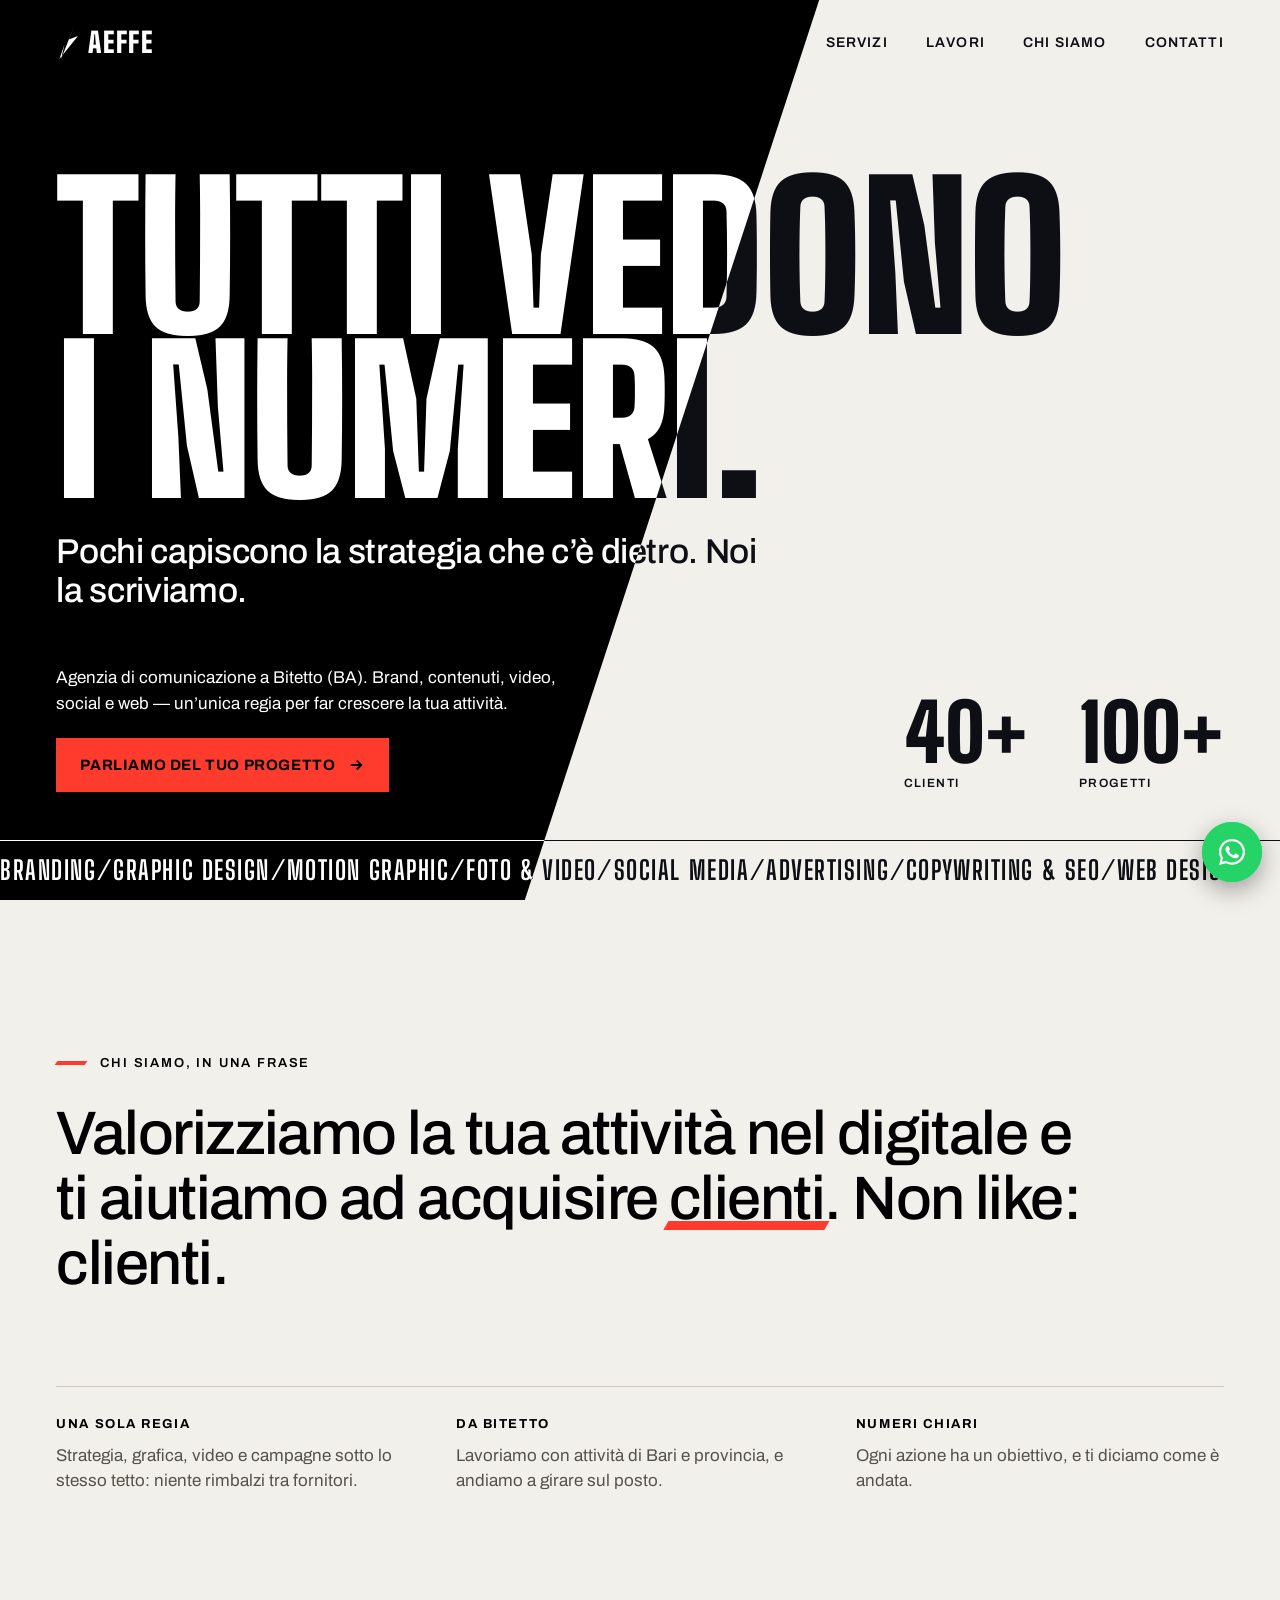
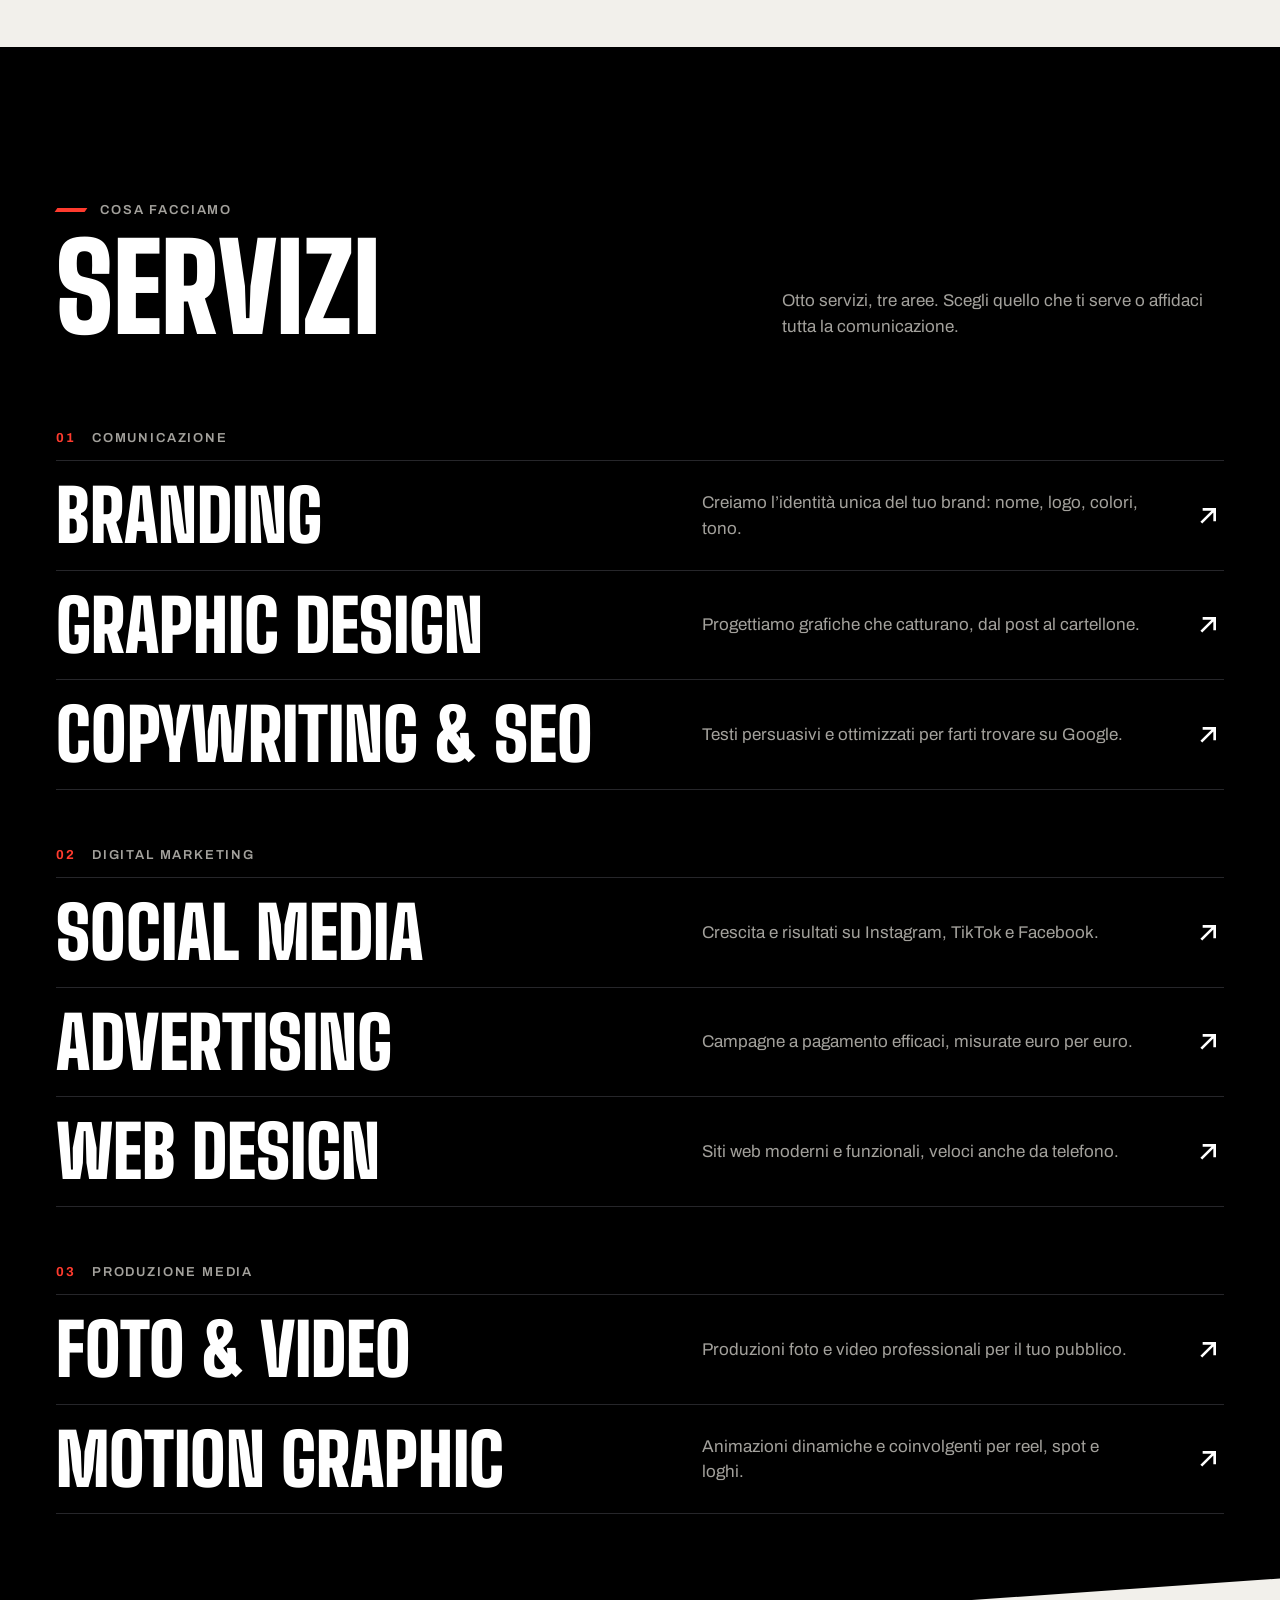
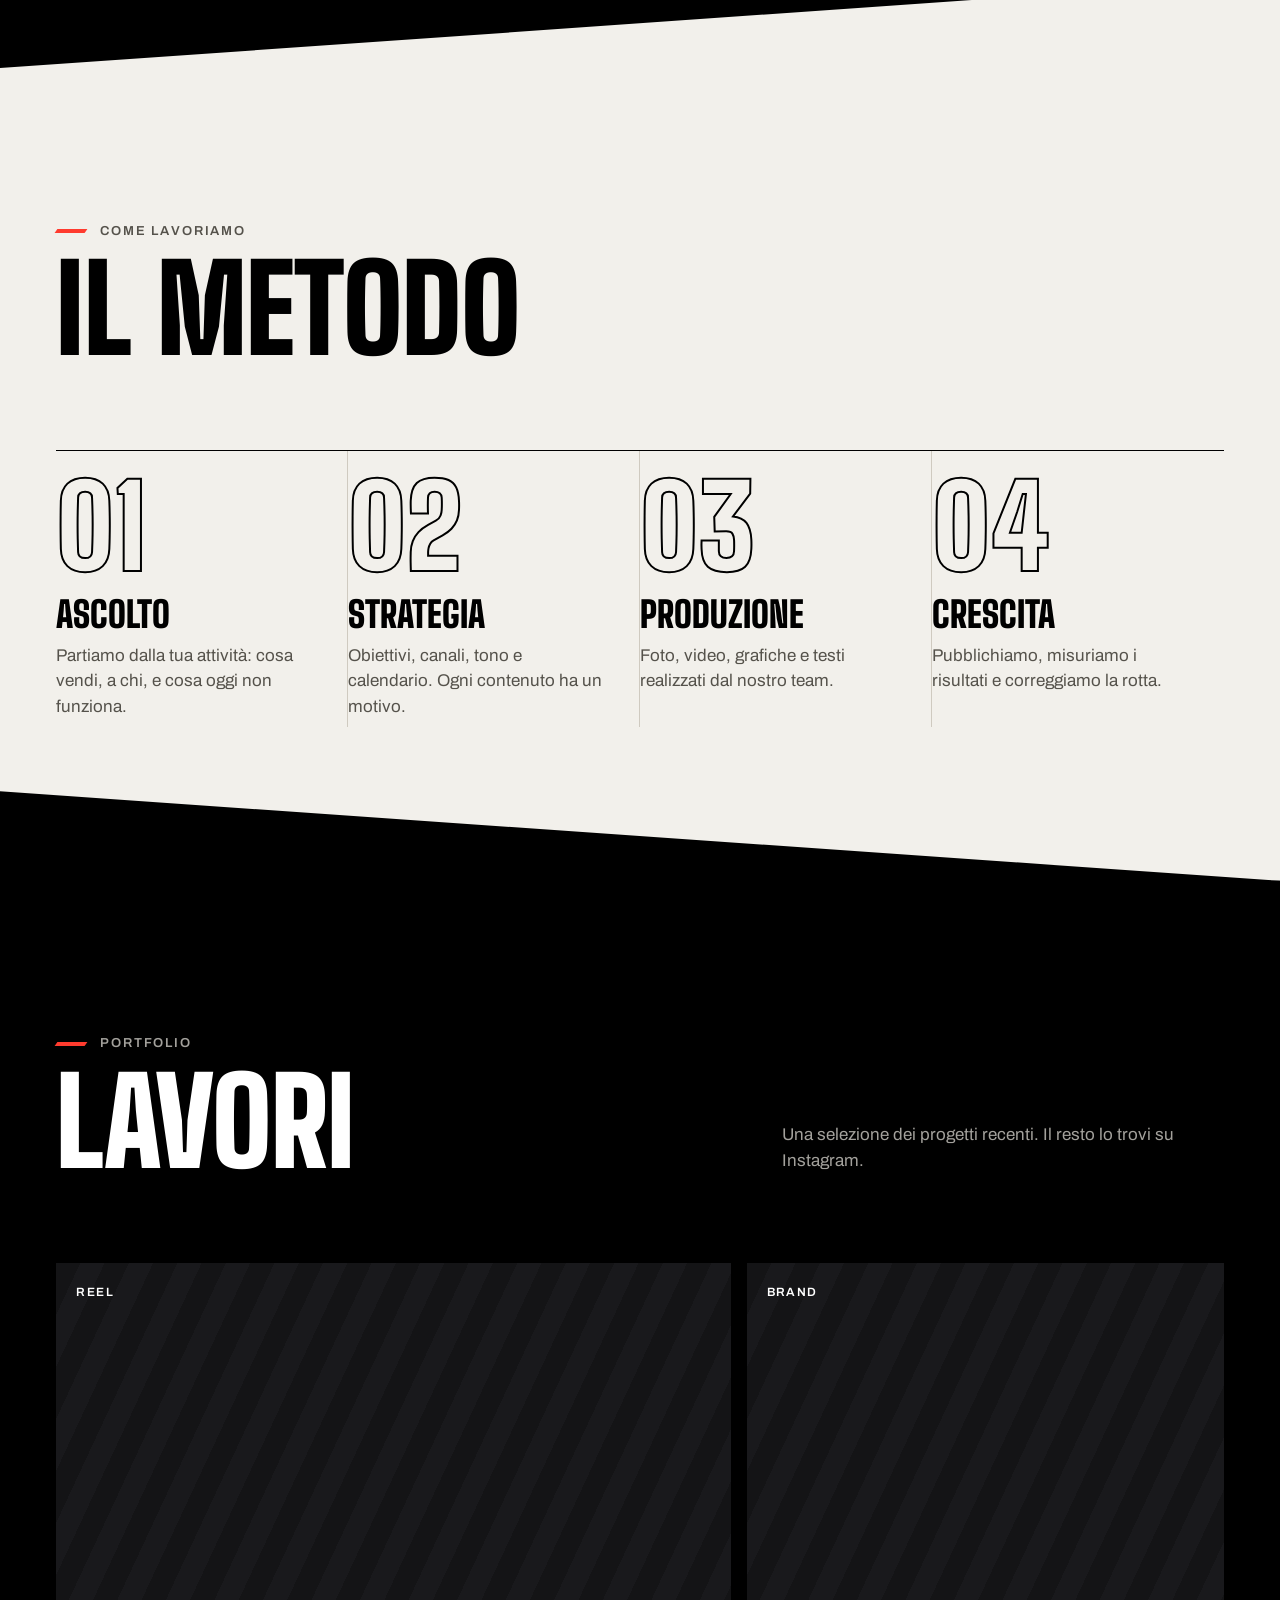
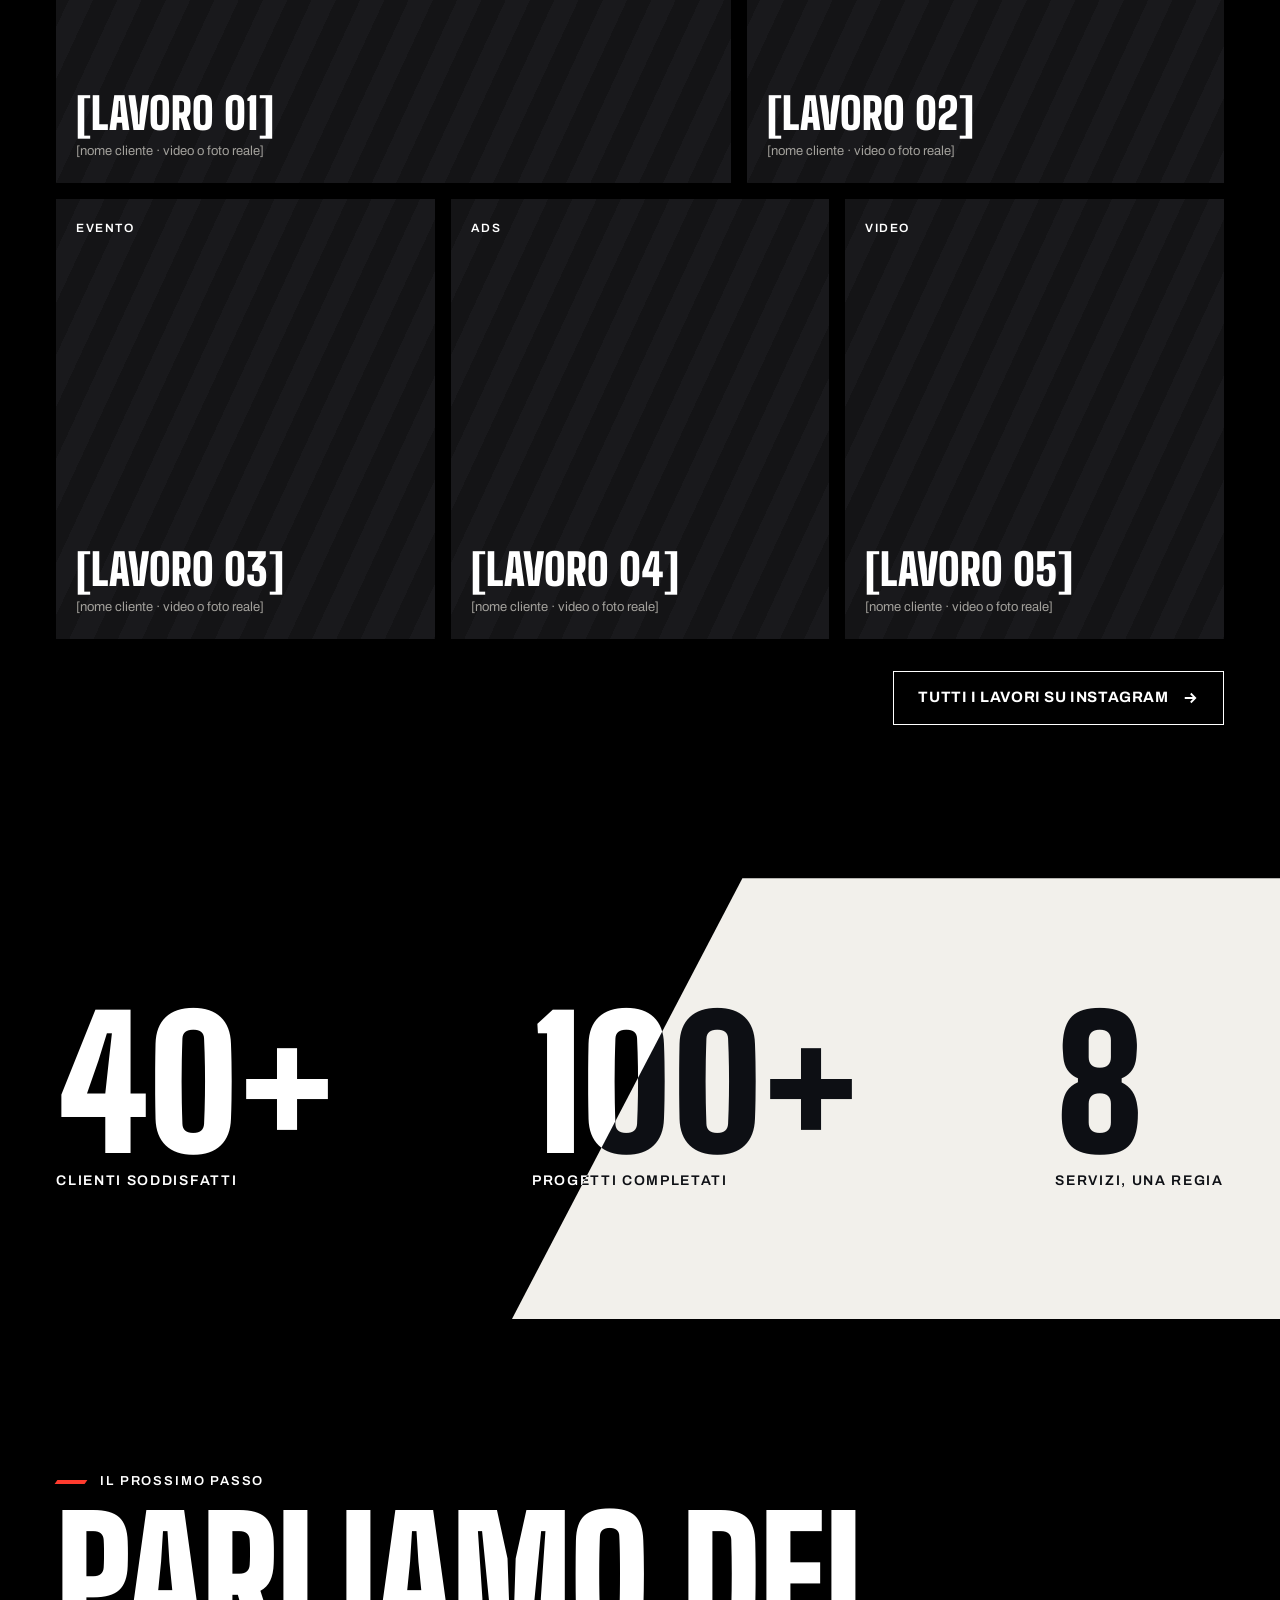
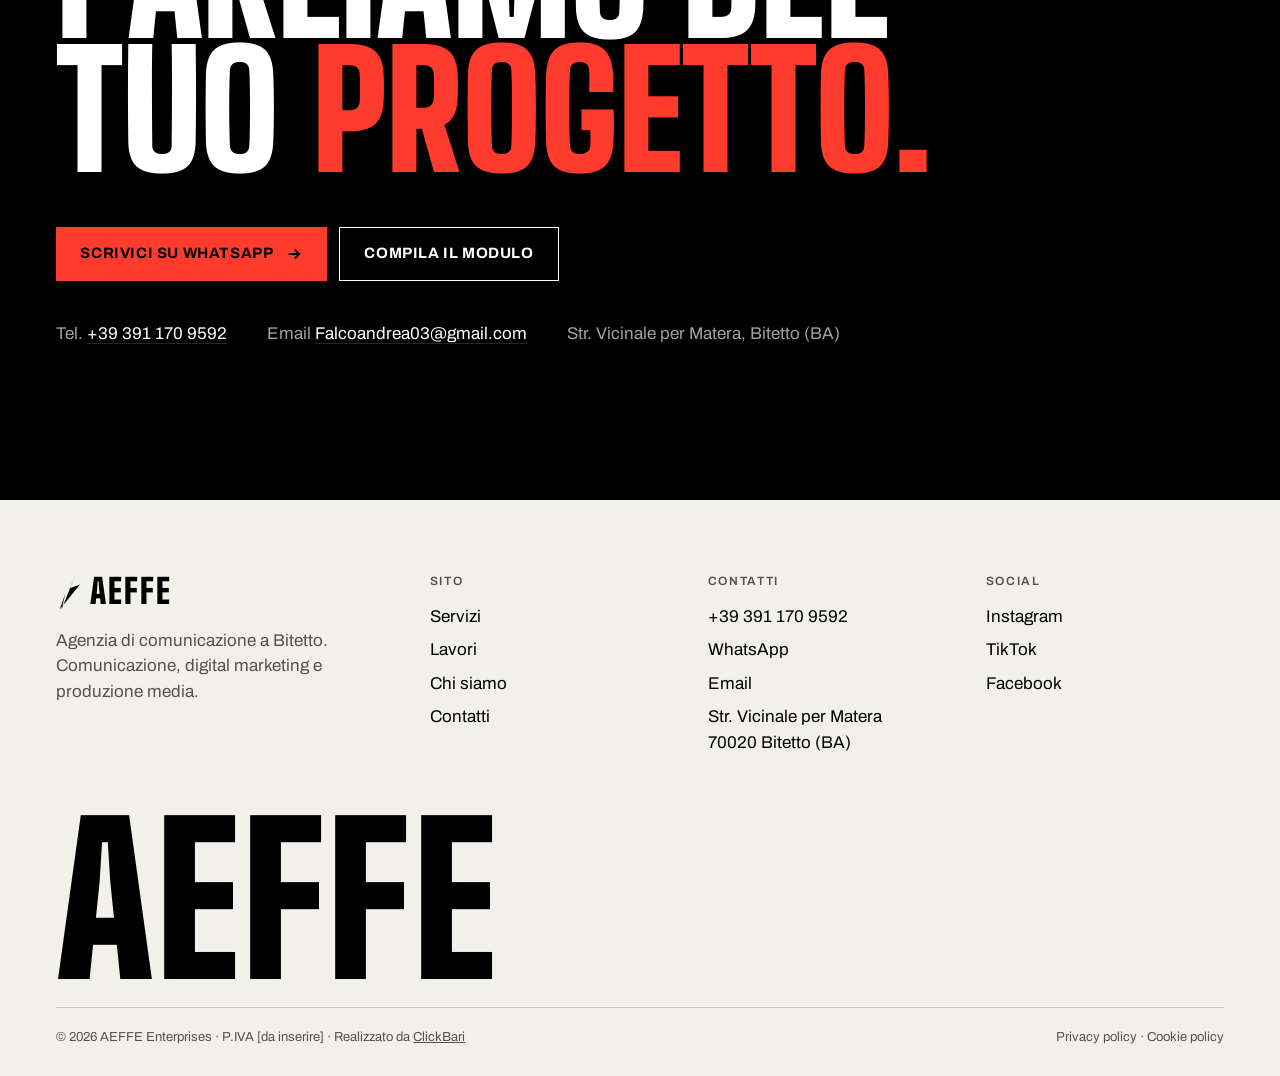
==== commit a6678ba3: "Pulsante WhatsApp flottante, credito ClickBari nel footer, fix overflow orizzontale su mobile Co-Aut" ====
--- a/index.html
+++ b/index.html
@@ -142,10 +142,11 @@
   </div>
   <div class="big" aria-hidden="true">AEFFE</div>
   <div class="ftr-bottom">
-    <span>© <span data-year>2026</span> AEFFE Enterprises · P.IVA [da inserire]</span>
+    <span>© <span data-year>2026</span> AEFFE Enterprises · P.IVA [da inserire] · Realizzato da <a href="https://clickbari.it" target="_blank" rel="noopener" style="text-decoration:underline">ClickBari</a></span>
     <span><a href="#">Privacy policy</a> · <a href="#">Cookie policy</a></span>
   </div>
 </footer>
+<a class="wa-fab" href="https://wa.me/393911709592?text=Ciao%20AEFFE%2C%20vorrei%20informazioni" target="_blank" rel="noopener" aria-label="Scrivici su WhatsApp"><svg viewBox="0 0 32 32" aria-hidden="true"><path fill="currentColor" d="M16 3C8.8 3 3 8.7 3 15.8c0 2.3.6 4.5 1.8 6.5L3 29l6.9-1.8a13.2 13.2 0 0 0 6.1 1.5c7.2 0 13-5.7 13-12.8S23.2 3 16 3Zm0 23.4c-2 0-3.9-.5-5.5-1.5l-.4-.2-4.1 1.1 1.1-4-.3-.4a10.4 10.4 0 0 1-1.6-5.6C5.2 10 10 5.3 16 5.3s10.8 4.7 10.8 10.5S22 26.4 16 26.4Zm5.9-7.9c-.3-.2-1.9-.9-2.2-1s-.5-.2-.7.2-.8 1-1 1.2-.4.2-.7.1a8.8 8.8 0 0 1-4.4-3.8c-.3-.6.3-.5.9-1.7.1-.2 0-.4 0-.5l-1-2.4c-.3-.6-.5-.5-.7-.5h-.6a1.2 1.2 0 0 0-.9.4 3.6 3.6 0 0 0-1.1 2.7c0 1.6 1.2 3.1 1.3 3.3s2.3 3.5 5.6 4.9c2.1.9 2.9 1 4 .8.6-.1 1.9-.8 2.2-1.5s.3-1.4.2-1.5-.3-.2-.6-.4Z"/></svg></a>
 <script src="assets/main.js"></script>
 </body>
 </html>
--- a/assets/style.css
+++ b/assets/style.css
@@ -14,8 +14,8 @@
   --ease:cubic-bezier(.7,0,.2,1);
 }
 *,*::before,*::after{box-sizing:border-box}
-html{scroll-behavior:smooth}
-body{margin:0;background:var(--ink);color:#fff;font-family:var(--body);font-size:17px;line-height:1.5;-webkit-font-smoothing:antialiased;overflow-x:hidden}
+html{scroll-behavior:smooth;overflow-x:clip}
+body{margin:0;background:var(--ink);color:#fff;font-family:var(--body);font-size:17px;line-height:1.5;-webkit-font-smoothing:antialiased;overflow-x:clip}
 a{color:inherit}
 img,svg{display:block}
 ::selection{background:var(--accent);color:#000}
@@ -82,7 +82,7 @@
 }
 
 /* ---------- sections ---------- */
-.sec{position:relative;padding:clamp(88px,12vw,168px) var(--pad)}
+.sec{position:relative;overflow-x:clip;padding:clamp(88px,12vw,168px) var(--pad)}
 .paper{background:var(--paper);color:var(--ink)}
 .cut{clip-path:polygon(0 clamp(40px,7vw,110px),100% 0,100% 100%,0 100%);margin-top:calc(-1 * clamp(40px,7vw,110px));padding-top:calc(clamp(88px,12vw,168px) + clamp(40px,7vw,110px))}
 .cut-r{clip-path:polygon(0 0,100% clamp(40px,7vw,110px),100% 100%,0 100%);margin-top:calc(-1 * clamp(40px,7vw,110px));padding-top:calc(clamp(88px,12vw,168px) + clamp(40px,7vw,110px))}
@@ -230,3 +230,12 @@
   .ticker-track{animation:none}
   *{transition-duration:.01ms!important}
 }
+
+/* WhatsApp flottante */
+.wa-fab{position:fixed;right:max(18px,env(safe-area-inset-right));bottom:max(18px,env(safe-area-inset-bottom));z-index:55;width:60px;height:60px;border-radius:50%;background:#25D366;color:#fff;display:grid;place-items:center;box-shadow:0 8px 24px rgba(0,0,0,.35);transition:transform .25s var(--ease)}
+.wa-fab svg{width:32px;height:32px}
+.wa-fab:hover{transform:scale(1.08)}
+.wa-fab::after{content:'';position:absolute;inset:0;border-radius:50%;border:2px solid #25D366;animation:waPulse 2.4s ease-out infinite}
+@keyframes waPulse{from{transform:scale(1);opacity:.7}to{transform:scale(1.5);opacity:0}}
+body:has(.mnav.open) .wa-fab{display:none}
+@media (prefers-reduced-motion:reduce){.wa-fab::after{animation:none}}
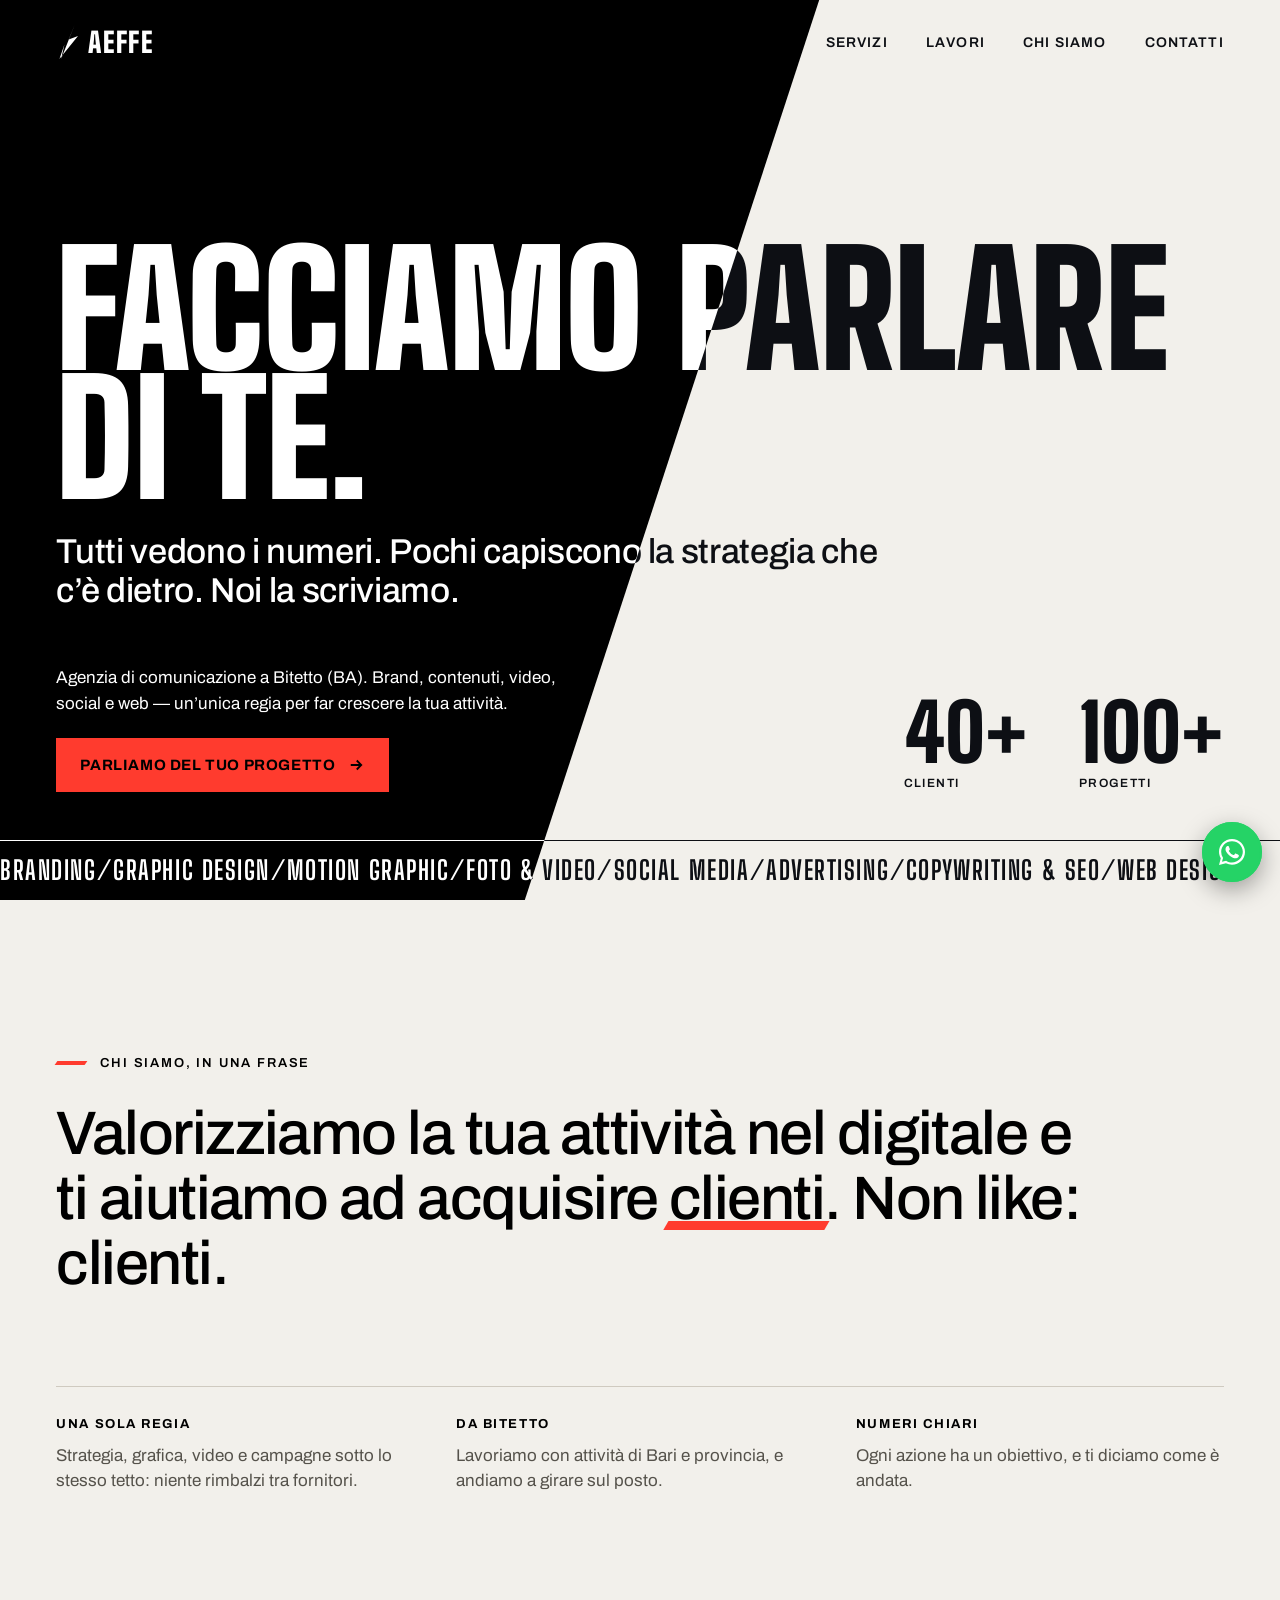
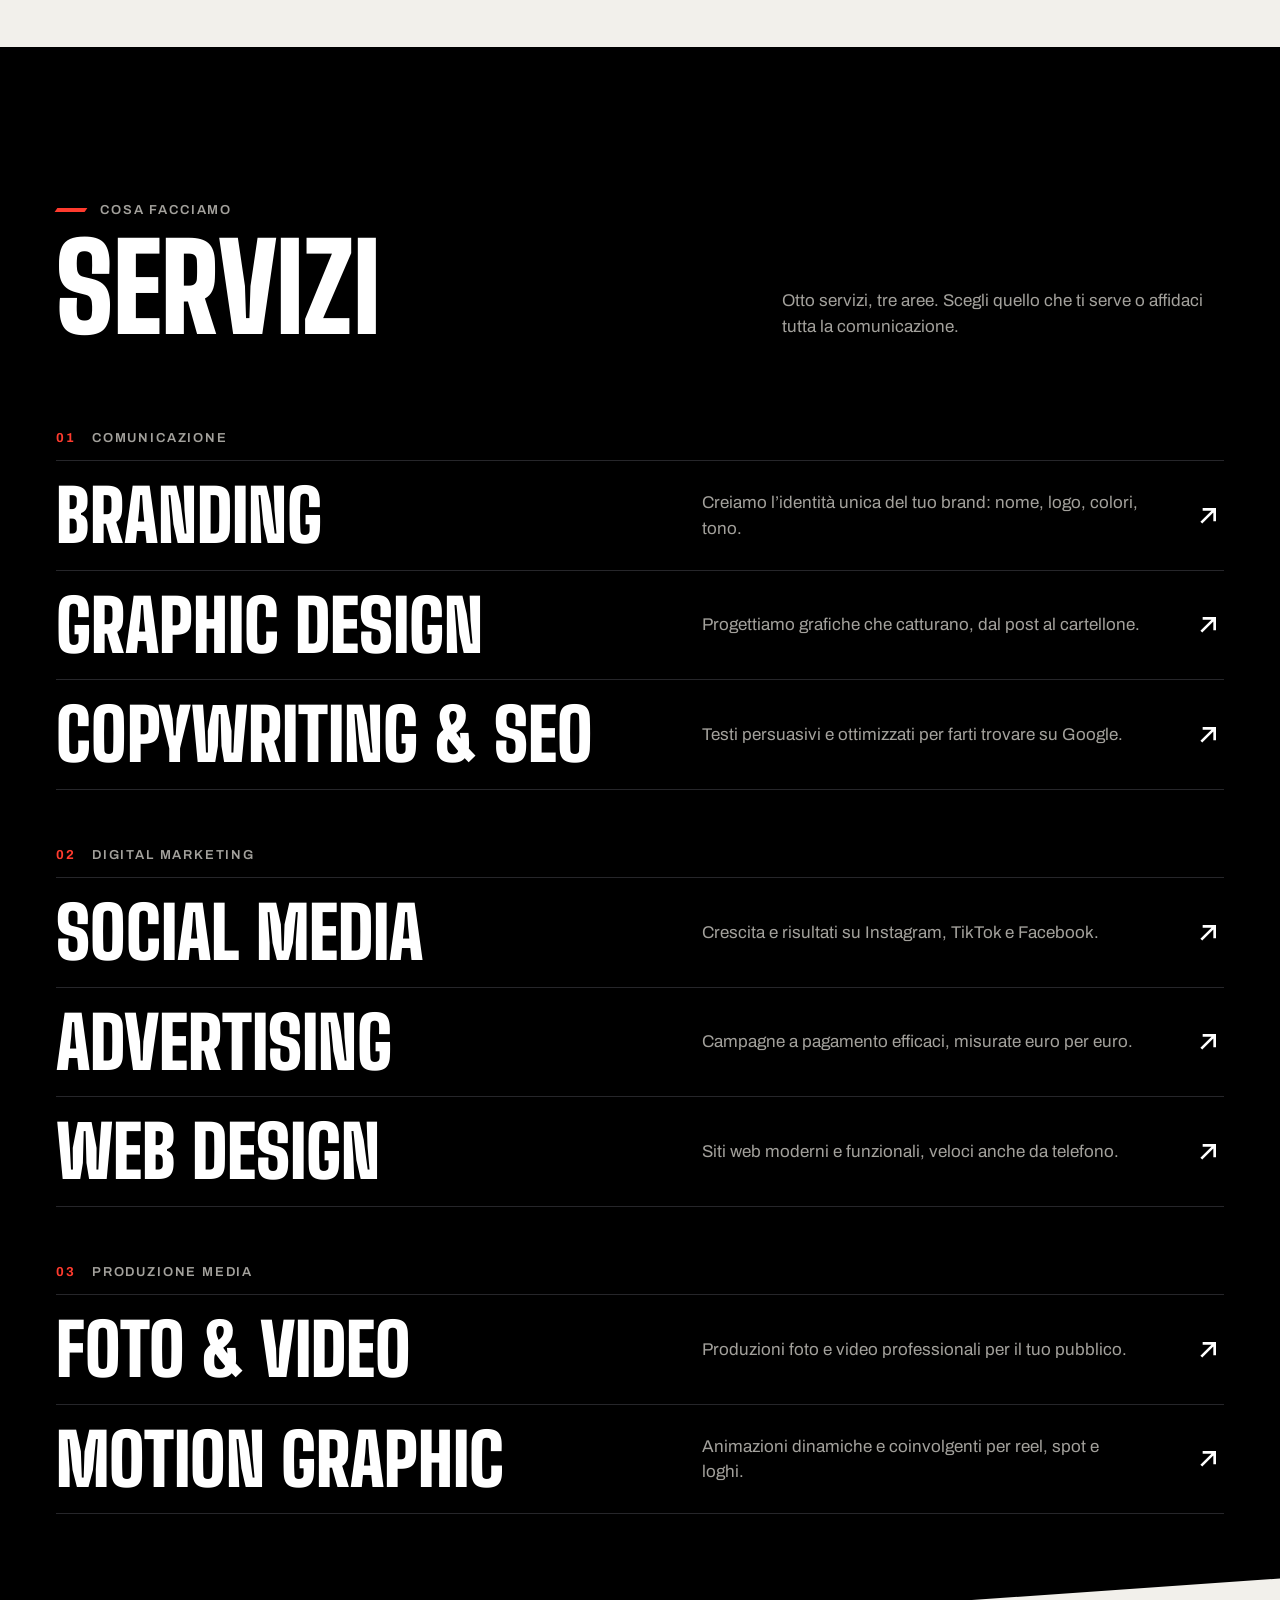
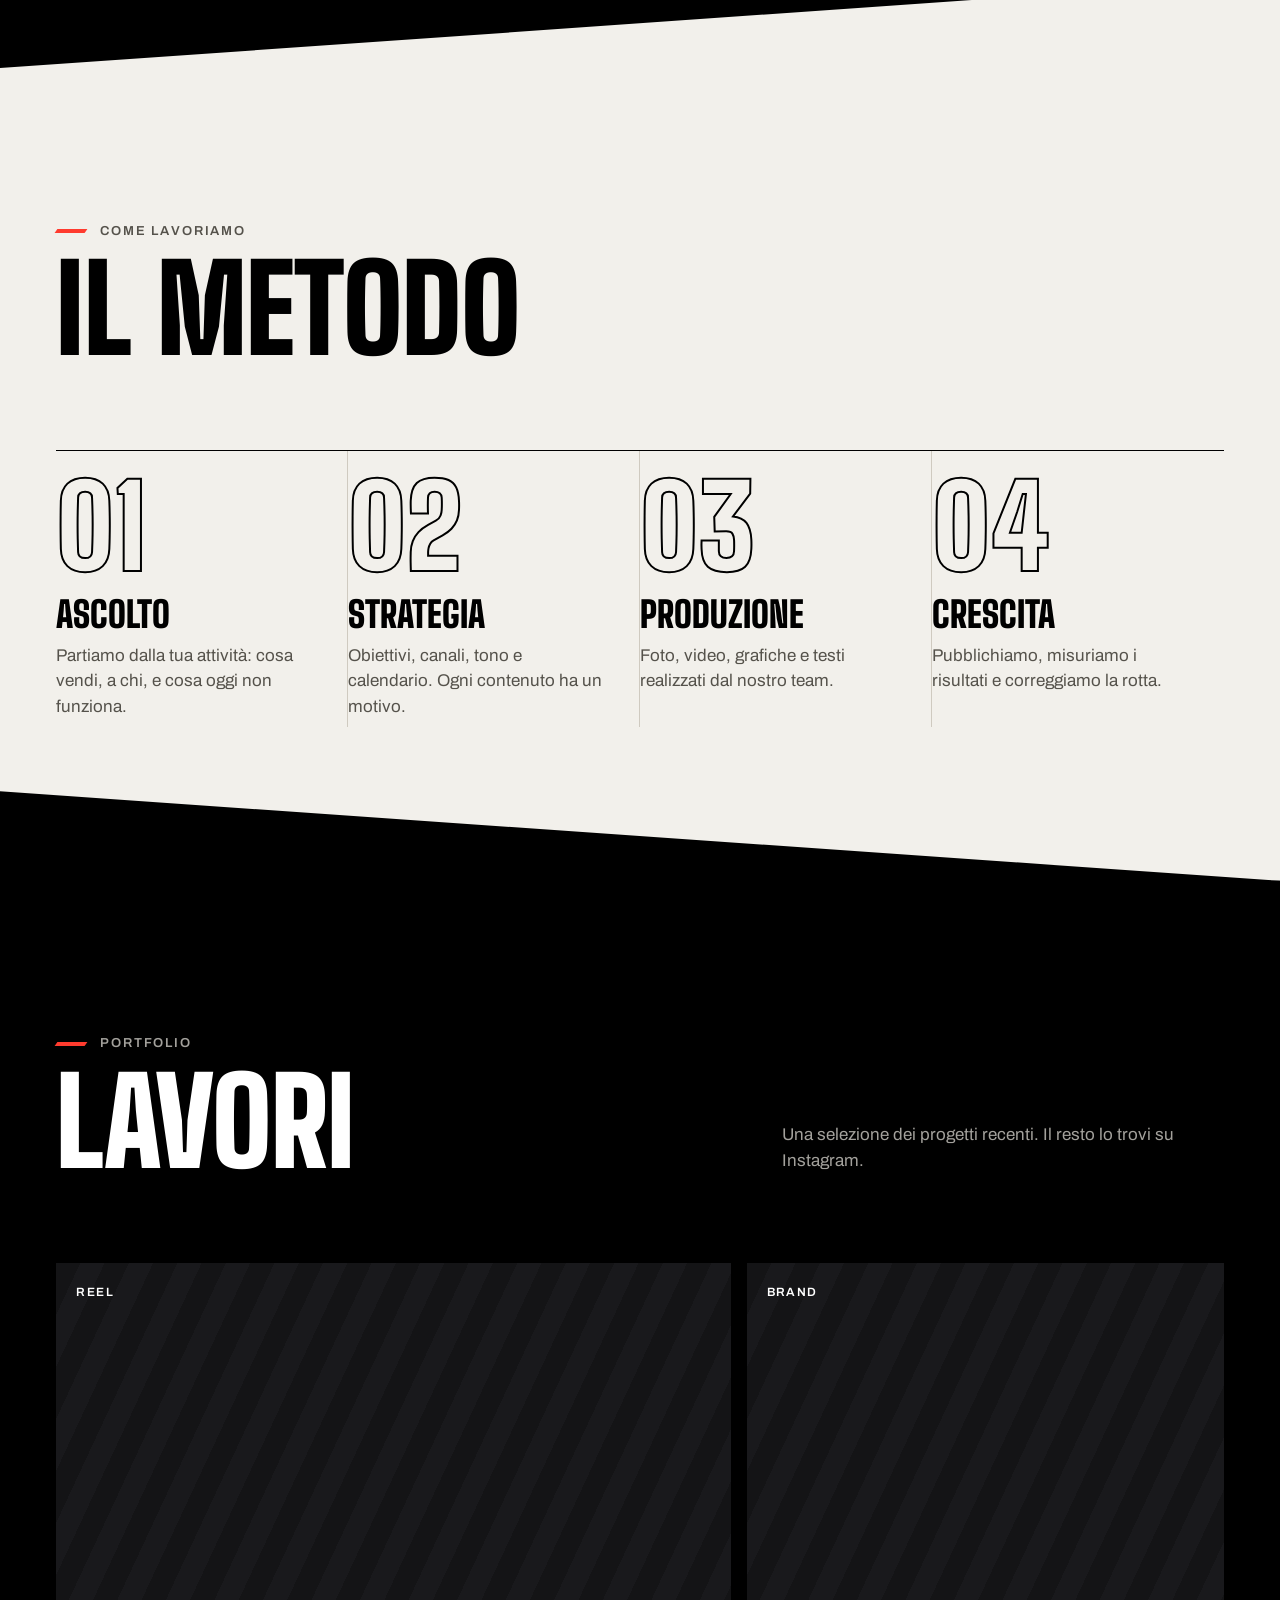
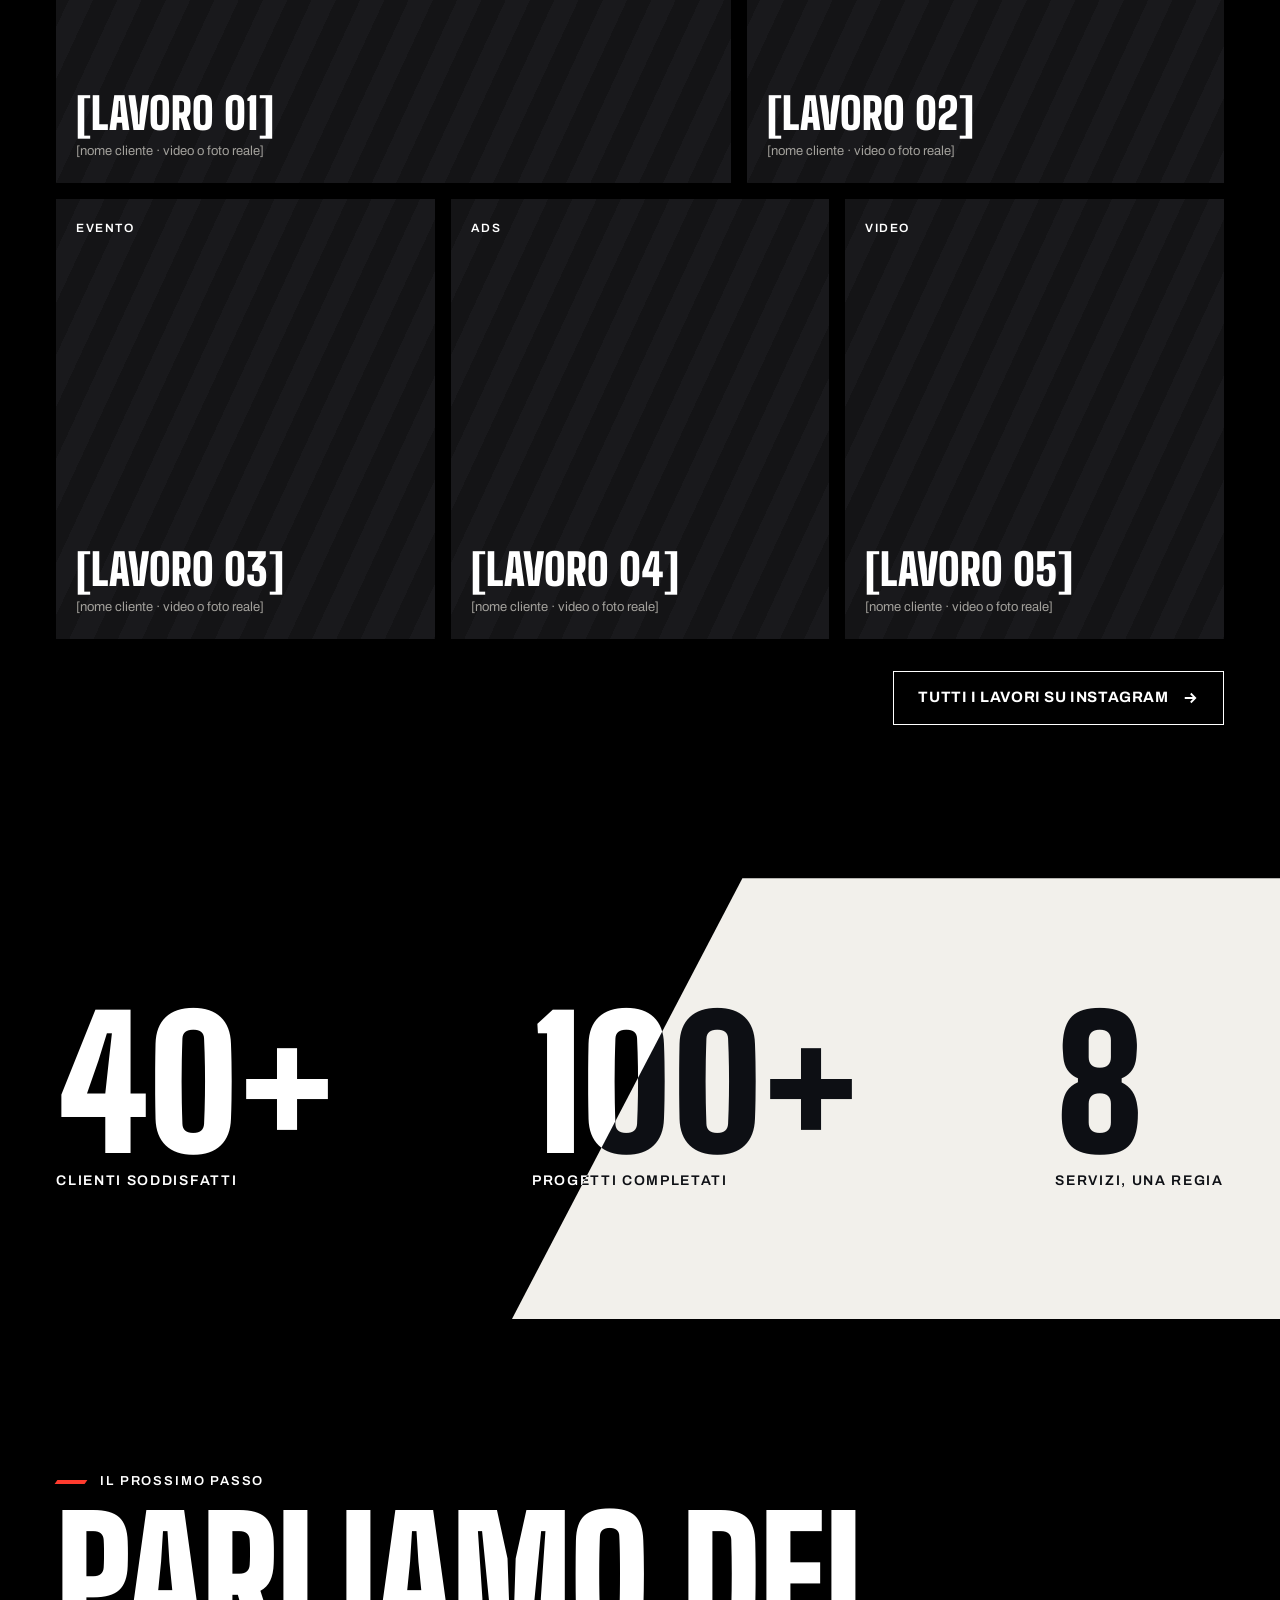
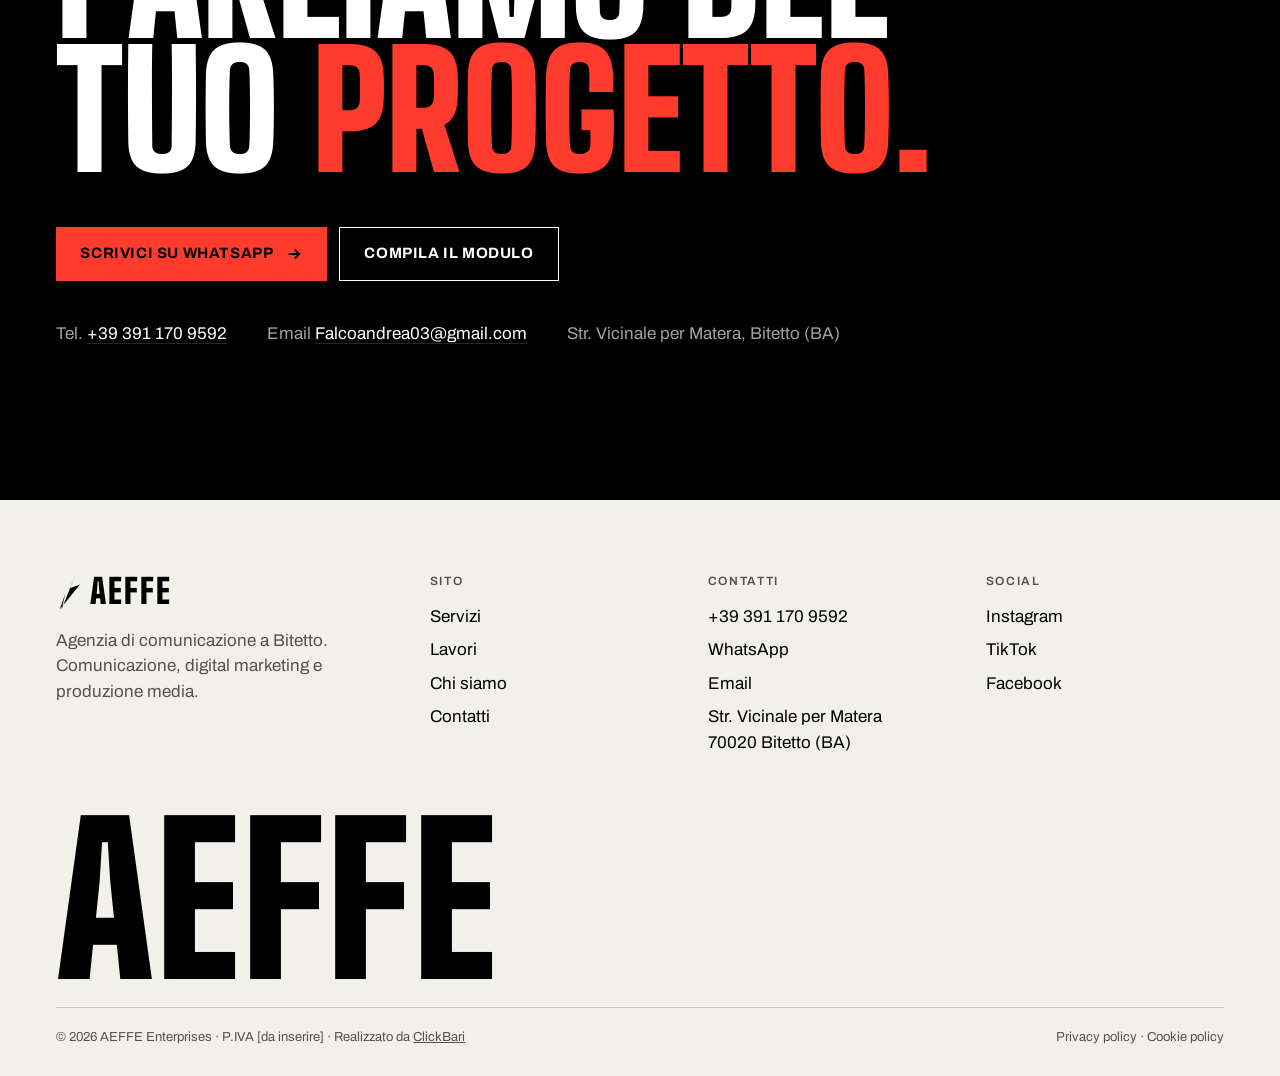
==== commit 6600788c: "Titolo home: Facciamo parlare di te. + anteprima aggiornata Co-Authored-By: Claude Opus 5.5 <noreply" ====
--- a/index.html
+++ b/index.html
@@ -10,6 +10,16 @@
 <meta property="og:title" content="AEFFE Enterprises — Agenzia di comunicazione a Bitetto (BA)">
 <meta property="og:description" content="Agenzia di comunicazione a Bitetto: branding, grafica, social media, advertising, foto e video, web design. Ti aiutiamo ad acquisire clienti.">
 <meta property="og:locale" content="it_IT">
+<meta property="og:type" content="website">
+<meta property="og:site_name" content="AEFFE Enterprises">
+<meta property="og:url" content="https://bozza-aeffe.netlify.app/">
+<meta property="og:image" content="https://bozza-aeffe.netlify.app/assets/og.jpg">
+<meta property="og:image:width" content="1200">
+<meta property="og:image:height" content="630">
+<meta property="og:image:alt" content="AEFFE Enterprises — Facciamo parlare di te.">
+<meta name="twitter:card" content="summary_large_image">
+<meta name="twitter:image" content="https://bozza-aeffe.netlify.app/assets/og.jpg">
+<link rel="canonical" href="https://bozza-aeffe.netlify.app/">
 <link rel="icon" href="data:image/svg+xml,%3Csvg xmlns='http://www.w3.org/2000/svg' viewBox='0 0 40 40'%3E%3Crect width='40' height='40' fill='%23000'/%3E%3Cpolygon points='13,38 27,2 21,17 30,14 11,38 16,24' fill='%23fff'/%3E%3C/svg%3E">
 <link rel="preconnect" href="https://fonts.googleapis.com">
 <link rel="preconnect" href="https://fonts.gstatic.com" crossorigin>
@@ -39,8 +49,8 @@
 </div>
 <main id="main">
 <section class="hero" aria-labelledby="hero-t">
-  <h1 class="hero-t blend" id="hero-t">Tutti vedono<br>i numeri.</h1>
-  <p class="hero-sub blend">Pochi capiscono la strategia che c’è dietro. Noi la scriviamo.</p>
+  <h1 class="hero-t hero-t--home blend" id="hero-t">Facciamo parlare<br>di te.</h1>
+  <p class="hero-sub blend">Tutti vedono i numeri. Pochi capiscono la strategia che c’è dietro. Noi la scriviamo.</p>
   <div class="hero-row">
     <div class="lead">
       <p class="blend">Agenzia di comunicazione a Bitetto (BA). Brand, contenuti, video, social e web — un’unica regia per far crescere la tua attività.</p>
--- a/assets/style.css
+++ b/assets/style.css
@@ -63,8 +63,9 @@
 .hero--short{min-height:78svh}
 .blend{mix-blend-mode:difference;color:#fff}
 .hero-t{margin:0;font-family:var(--disp);font-weight:900;font-size:clamp(72px,15.6vw,236px);line-height:.82;letter-spacing:-.005em;text-transform:uppercase}
+.hero-t--home{font-size:clamp(72px,12.3vw,200px)}
 .hero--short .hero-t{font-size:clamp(64px,11.5vw,180px)}
-.hero-sub{margin:28px 0 0;font-size:clamp(22px,2.7vw,40px);font-weight:500;line-height:1.15;letter-spacing:-.01em;max-width:21em}
+.hero-sub{margin:28px 0 0;font-size:clamp(22px,2.7vw,40px);font-weight:500;line-height:1.15;letter-spacing:-.01em;max-width:24em}
 .hero-row{display:flex;flex-wrap:wrap;align-items:flex-end;justify-content:space-between;gap:32px 48px;margin-top:clamp(36px,6vh,64px)}
 .hero-row .lead{max-width:30em;display:flex;flex-direction:column;gap:22px;align-items:flex-start}
 .hero-row .lead p{margin:0;font-size:17px;line-height:1.5}
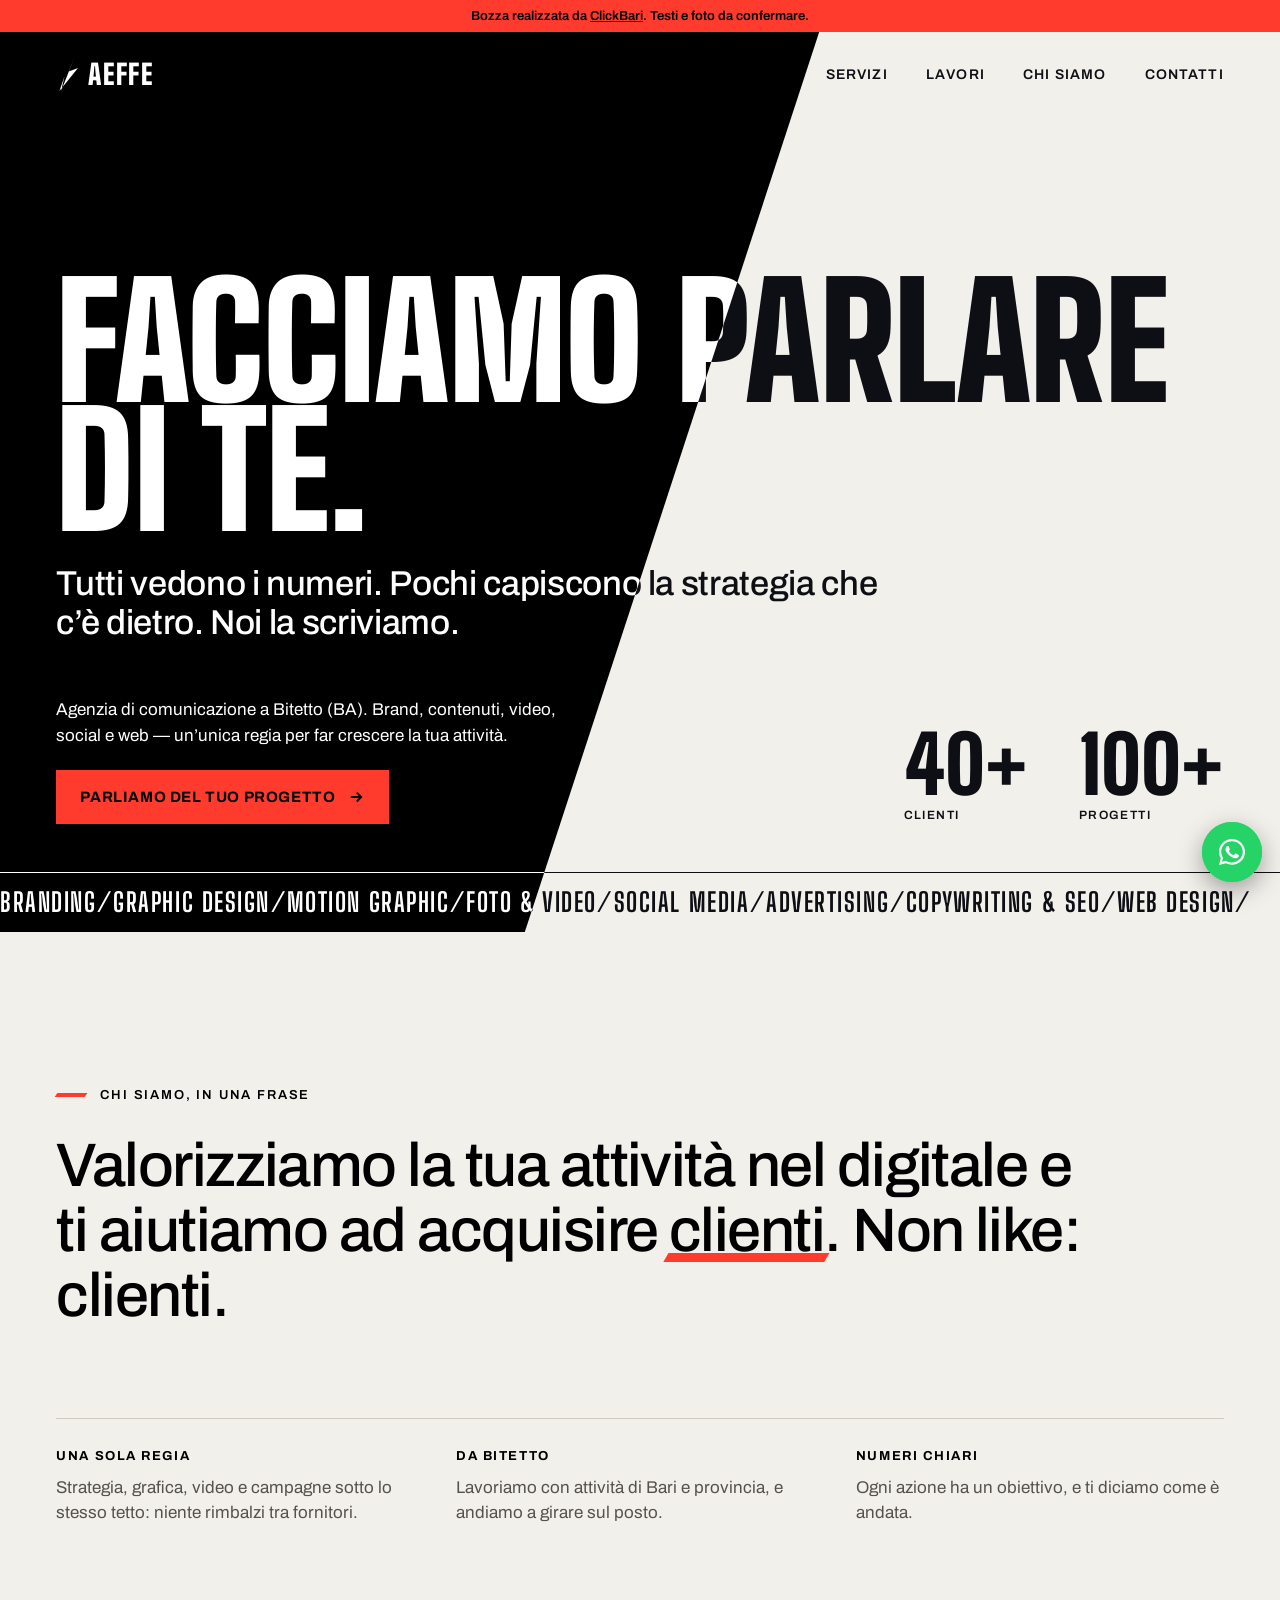
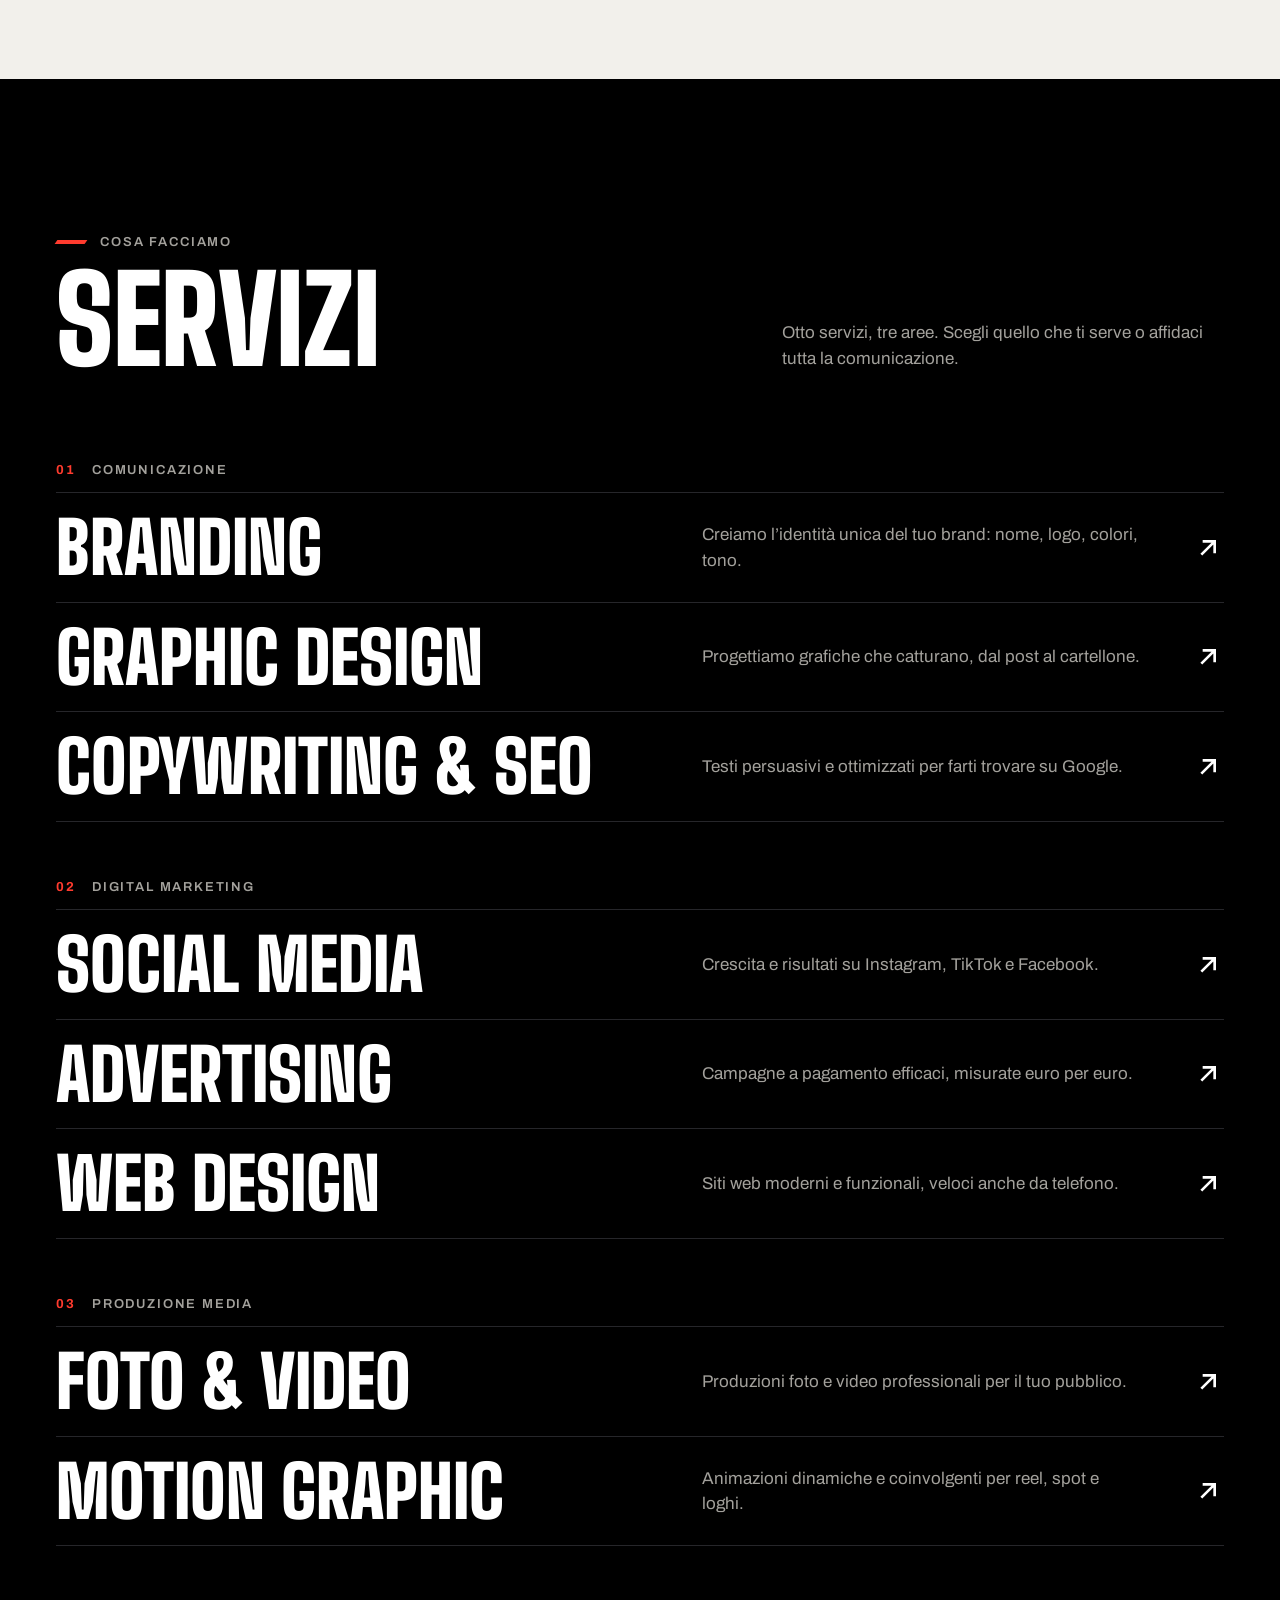
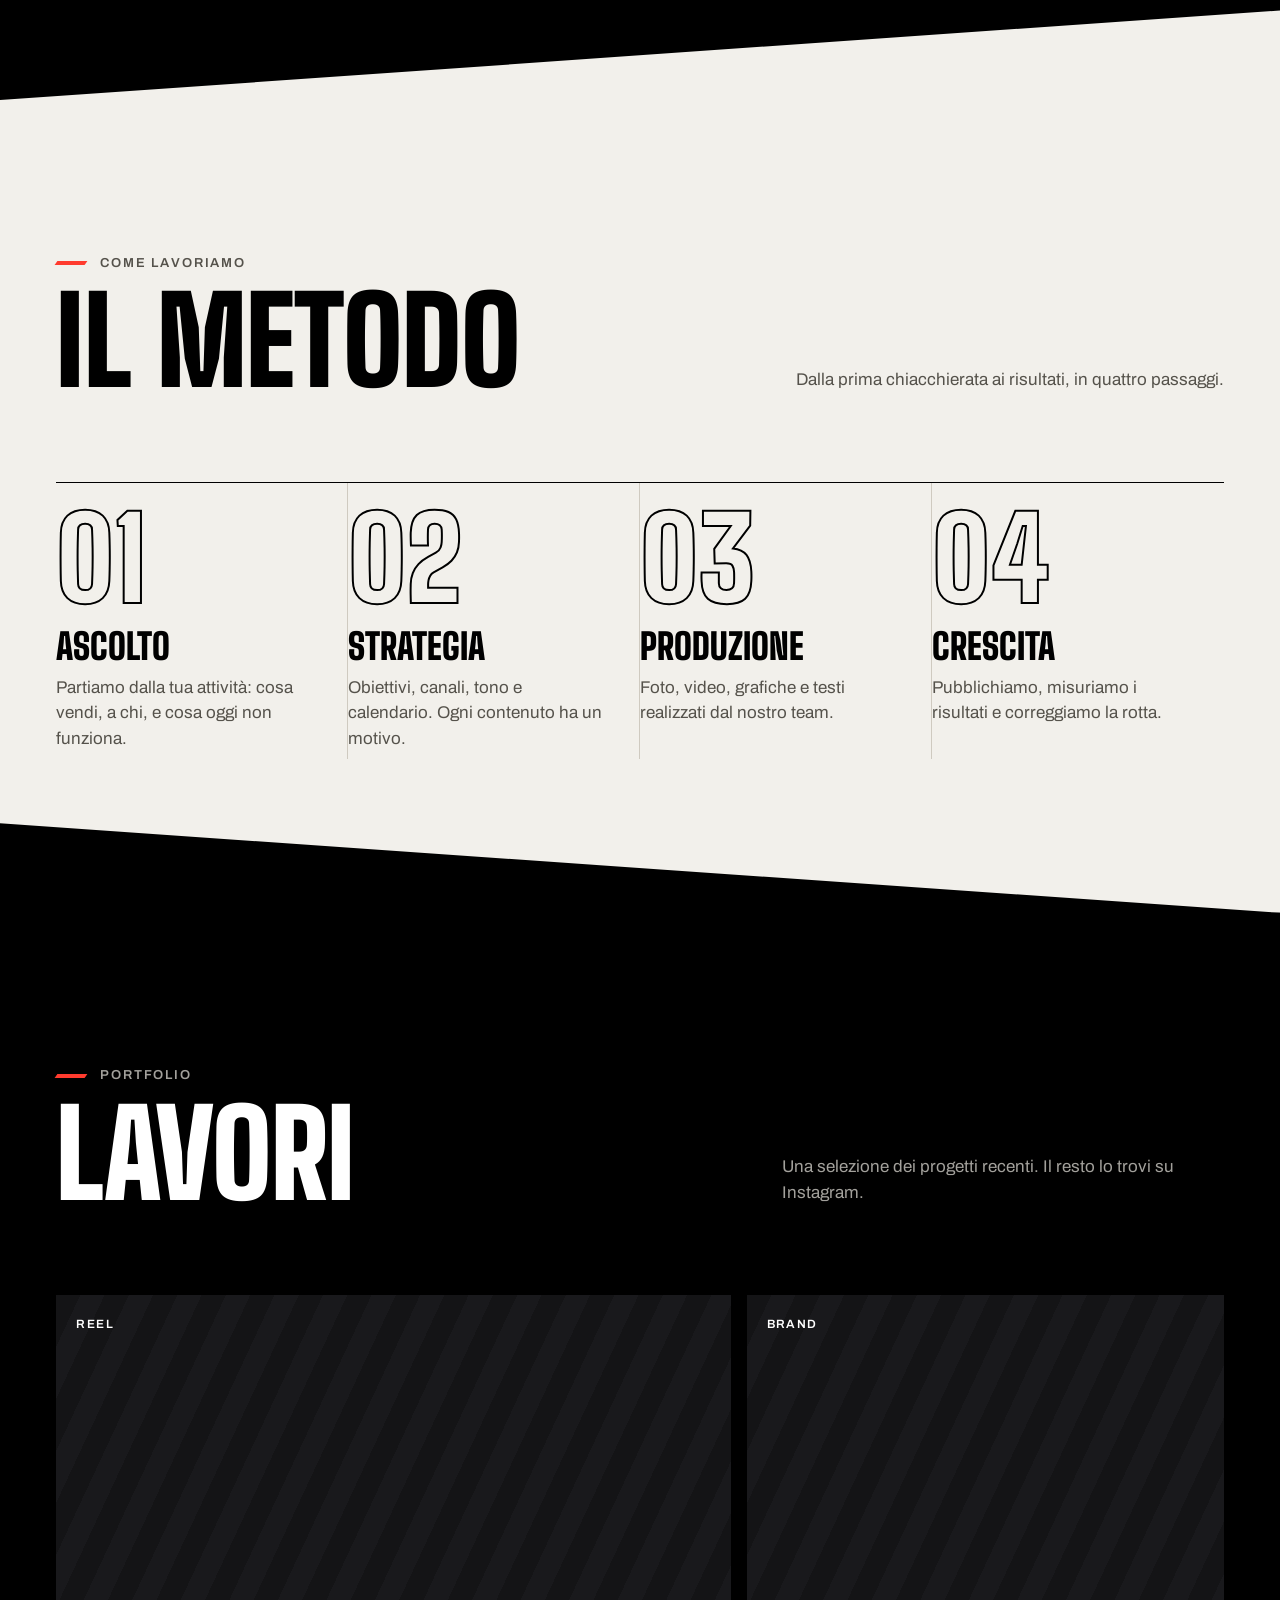
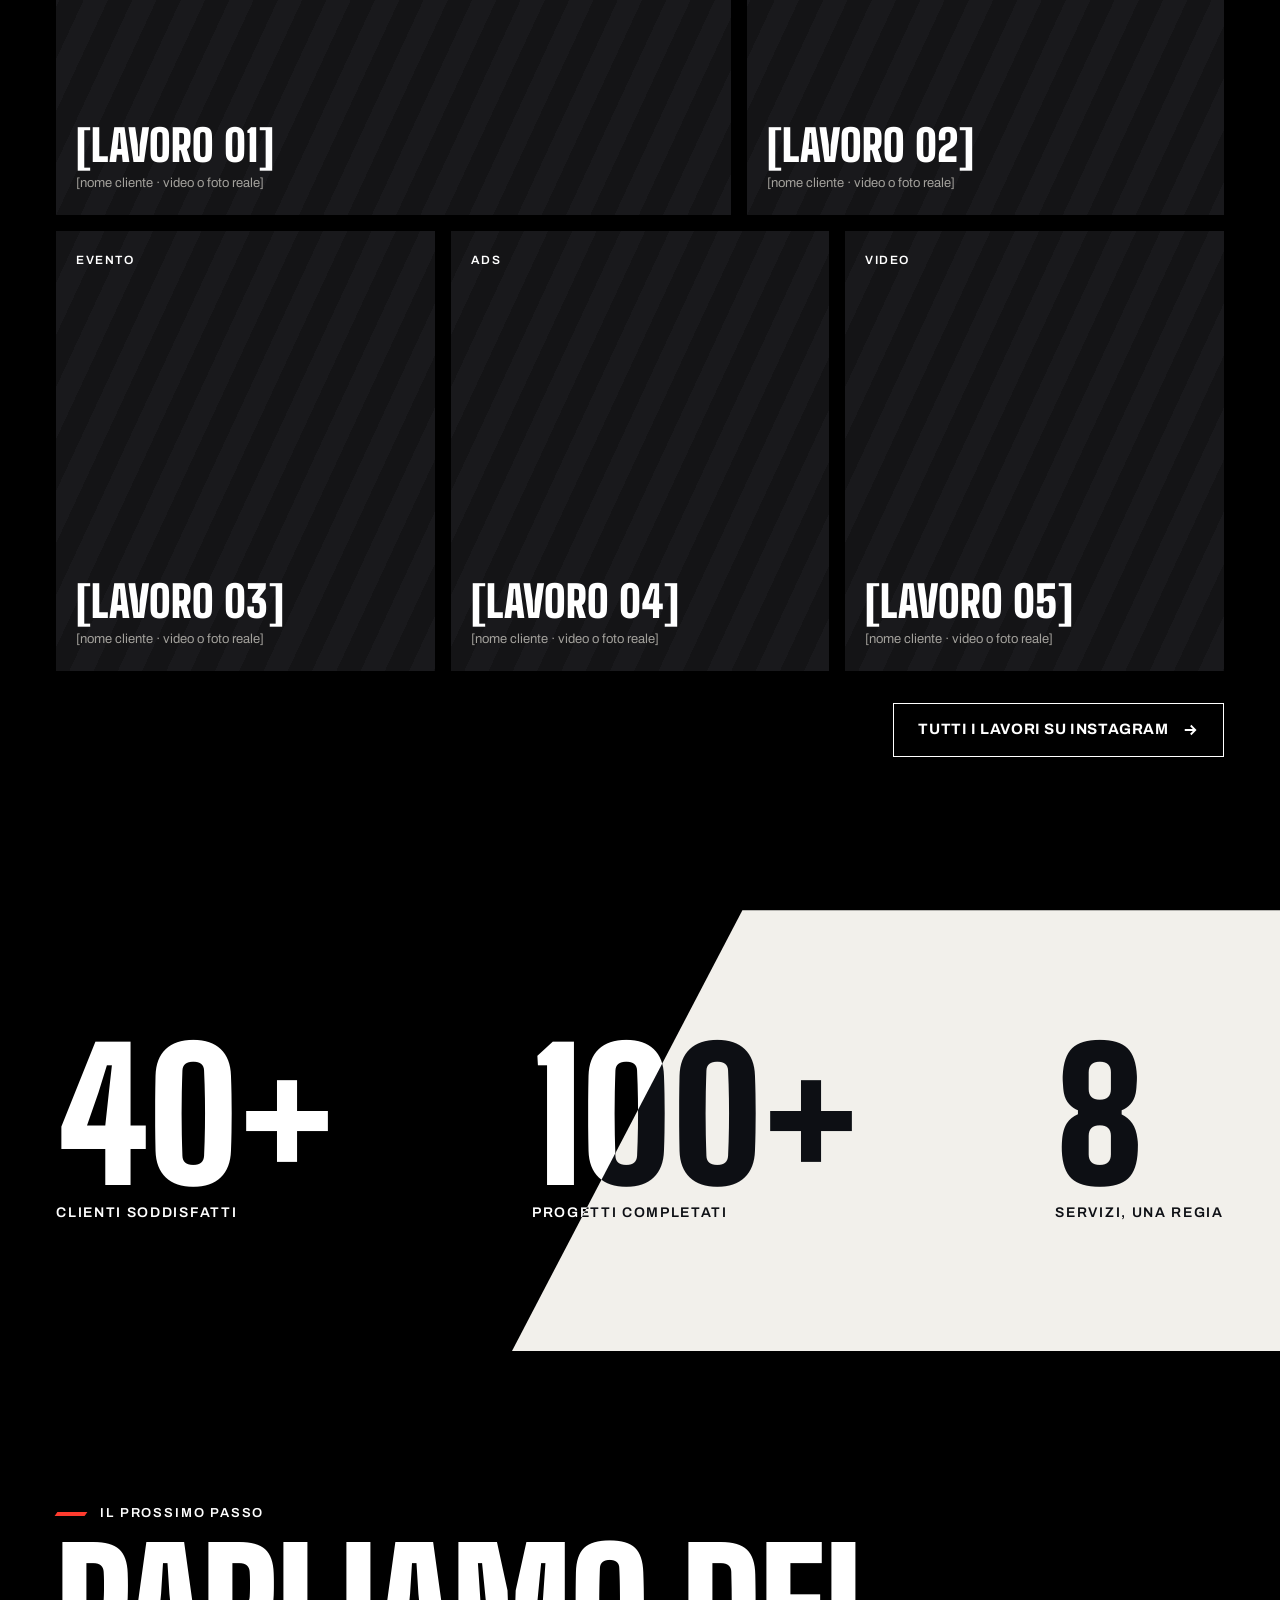
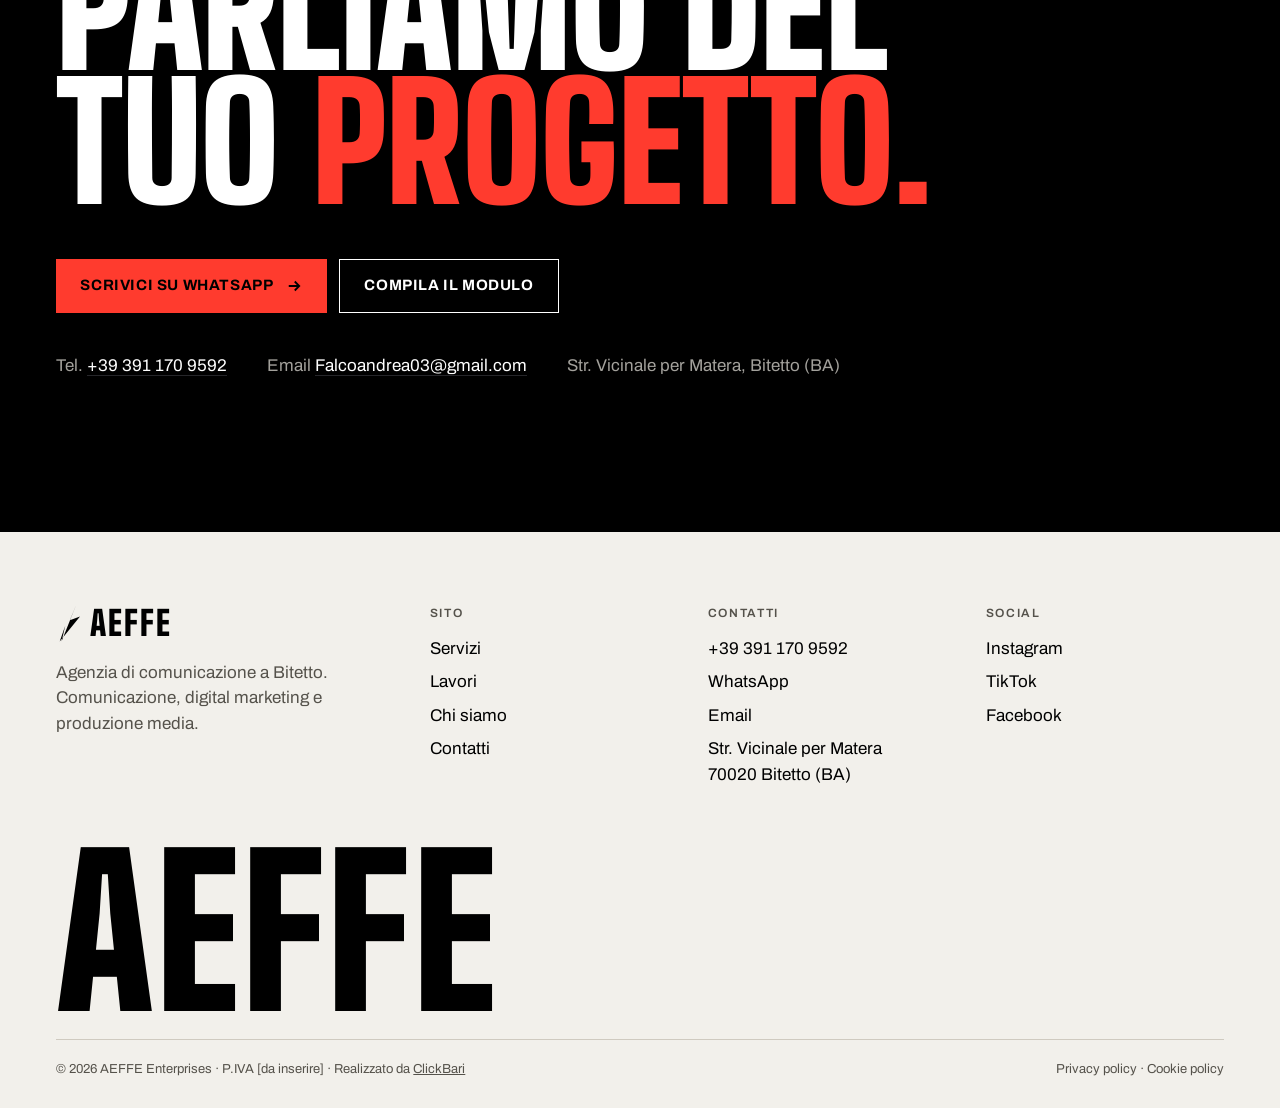
==== commit a9ec389f: "Solo il sito: tolte le bozze vecchie; font in locale (niente Google Fonts); noindex via _headers e r" ====
--- a/index.html
+++ b/index.html
@@ -21,9 +21,9 @@
 <meta name="twitter:image" content="https://bozza-aeffe.netlify.app/assets/og.jpg">
 <link rel="canonical" href="https://bozza-aeffe.netlify.app/">
 <link rel="icon" href="data:image/svg+xml,%3Csvg xmlns='http://www.w3.org/2000/svg' viewBox='0 0 40 40'%3E%3Crect width='40' height='40' fill='%23000'/%3E%3Cpolygon points='13,38 27,2 21,17 30,14 11,38 16,24' fill='%23fff'/%3E%3C/svg%3E">
-<link rel="preconnect" href="https://fonts.googleapis.com">
-<link rel="preconnect" href="https://fonts.gstatic.com" crossorigin>
-<link href="https://fonts.googleapis.com/css2?family=Big+Shoulders+Display:wght@700;900&family=Archivo:wght@400;500;600;700&display=swap" rel="stylesheet">
+
+
+<link rel="stylesheet" href="/fonts/fonts.css">
 <link rel="stylesheet" href="assets/style.css">
 <script type="application/ld+json">
 {"@context":"https://schema.org","@type":"ProfessionalService","name":"AEFFE Enterprises","description":"Agenzia di comunicazione a Bitetto: branding, grafica, social media marketing, advertising, foto e video, web design.","telephone":"+39 391 170 9592","email":"Falcoandrea03@gmail.com","address":{"@type":"PostalAddress","streetAddress":"Str. Vicinale per Matera","postalCode":"70020","addressLocality":"Bitetto","addressRegion":"BA","addressCountry":"IT"},"areaServed":"Puglia","sameAs":["https://www.instagram.com/aeffe_enterprises/","https://www.tiktok.com/@aeffe.enterprises","https://www.facebook.com/profile.php?id=100086536450427"]}
@@ -31,6 +31,7 @@
 </head>
 <body>
 <a class="skip" href="#main">Vai al contenuto</a>
+<div class="draft-bar">Bozza realizzata da <a href="https://clickbari.it" target="_blank" rel="noopener">ClickBari</a>. Testi e foto da confermare.</div>
 <header class="hdr">
   <a class="logo" href="./" aria-label="AEFFE Enterprises, home"><svg aria-hidden="true" viewBox="0 0 26 40"><polygon points="6,40 22,0 15,17 26,13 4,40 10,23" fill="currentColor"></polygon></svg><span>AEFFE</span></a>
   <nav class="nav" aria-label="Principale"><a href="#servizi">Servizi</a><a href="#lavori">Lavori</a><a href="chi-siamo/">Chi siamo</a><a href="contatti/">Contatti</a></nav>
--- a/fonts/fonts.css
+++ b/fonts/fonts.css
@@ -0,0 +1,56 @@
+/* big-shoulders-display-latin-ext-700-normal */
+@font-face {
+  font-family: 'Big Shoulders Display';
+  font-style: normal;
+  font-display: swap;
+  font-weight: 700;
+  src: url(/fonts/big-shoulders-display-latin-ext-700-normal.woff2) format('woff2');
+  unicode-range: U+0100-02BA,U+02BD-02C5,U+02C7-02CC,U+02CE-02D7,U+02DD-02FF,U+0304,U+0308,U+0329,U+1D00-1DBF,U+1E00-1E9F,U+1EF2-1EFF,U+2020,U+20A0-20AB,U+20AD-20C0,U+2113,U+2C60-2C7F,U+A720-A7FF;
+}
+/* big-shoulders-display-latin-700-normal */
+@font-face {
+  font-family: 'Big Shoulders Display';
+  font-style: normal;
+  font-display: swap;
+  font-weight: 700;
+  src: url(/fonts/big-shoulders-display-latin-700-normal.woff2) format('woff2');
+  unicode-range: U+0000-00FF,U+0131,U+0152-0153,U+02BB-02BC,U+02C6,U+02DA,U+02DC,U+0304,U+0308,U+0329,U+2000-206F,U+20AC,U+2122,U+2191,U+2193,U+2212,U+2215,U+FEFF,U+FFFD;
+}
+/* big-shoulders-display-latin-ext-900-normal */
+@font-face {
+  font-family: 'Big Shoulders Display';
+  font-style: normal;
+  font-display: swap;
+  font-weight: 900;
+  src: url(/fonts/big-shoulders-display-latin-ext-900-normal.woff2) format('woff2');
+  unicode-range: U+0100-02BA,U+02BD-02C5,U+02C7-02CC,U+02CE-02D7,U+02DD-02FF,U+0304,U+0308,U+0329,U+1D00-1DBF,U+1E00-1E9F,U+1EF2-1EFF,U+2020,U+20A0-20AB,U+20AD-20C0,U+2113,U+2C60-2C7F,U+A720-A7FF;
+}
+/* big-shoulders-display-latin-900-normal */
+@font-face {
+  font-family: 'Big Shoulders Display';
+  font-style: normal;
+  font-display: swap;
+  font-weight: 900;
+  src: url(/fonts/big-shoulders-display-latin-900-normal.woff2) format('woff2');
+  unicode-range: U+0000-00FF,U+0131,U+0152-0153,U+02BB-02BC,U+02C6,U+02DA,U+02DC,U+0304,U+0308,U+0329,U+2000-206F,U+20AC,U+2122,U+2191,U+2193,U+2212,U+2215,U+FEFF,U+FFFD;
+}
+/* archivo-latin-ext-wdth-normal */
+@font-face {
+  font-family: 'Archivo';
+  font-style: normal;
+  font-display: swap;
+  font-weight: 100 900;
+  font-stretch: 62% 125%;
+  src: url(/fonts/archivo-latin-ext-wdth-normal.woff2) format('woff2');
+  unicode-range: U+0100-02BA,U+02BD-02C5,U+02C7-02CC,U+02CE-02D7,U+02DD-02FF,U+0304,U+0308,U+0329,U+1D00-1DBF,U+1E00-1E9F,U+1EF2-1EFF,U+2020,U+20A0-20AB,U+20AD-20C0,U+2113,U+2C60-2C7F,U+A720-A7FF;
+}
+/* archivo-latin-wdth-normal */
+@font-face {
+  font-family: 'Archivo';
+  font-style: normal;
+  font-display: swap;
+  font-weight: 100 900;
+  font-stretch: 62% 125%;
+  src: url(/fonts/archivo-latin-wdth-normal.woff2) format('woff2');
+  unicode-range: U+0000-00FF,U+0131,U+0152-0153,U+02BB-02BC,U+02C6,U+02DA,U+02DC,U+0304,U+0308,U+0329,U+2000-206F,U+20AC,U+2122,U+2191,U+2193,U+2212,U+2215,U+FEFF,U+FFFD;
+}
--- a/assets/style.css
+++ b/assets/style.css
@@ -23,6 +23,12 @@
 .sr{position:absolute;width:1px;height:1px;overflow:hidden;clip:rect(0 0 0 0);white-space:nowrap}
 .skip{position:fixed;left:16px;top:-60px;z-index:100;background:var(--accent);color:#000;padding:10px 16px;font-weight:700}
 .skip:focus{top:16px}
+
+/* ---------- bozza ---------- */
+.draft-bar{position:fixed;top:0;left:0;right:0;z-index:52;height:32px;line-height:32px;overflow:hidden;white-space:nowrap;text-overflow:ellipsis;background:var(--accent);color:#000;font-size:13px;font-weight:600;padding:0 16px;text-align:center}
+.draft-bar a{color:#000}
+.hdr{top:32px!important}
+body{padding-top:32px}
 
 /* ---------- header ---------- */
 .hdr{position:fixed;inset:0 0 auto;z-index:50;height:84px;padding:0 var(--pad);display:flex;align-items:center;justify-content:space-between;mix-blend-mode:difference;color:#fff;pointer-events:none}
